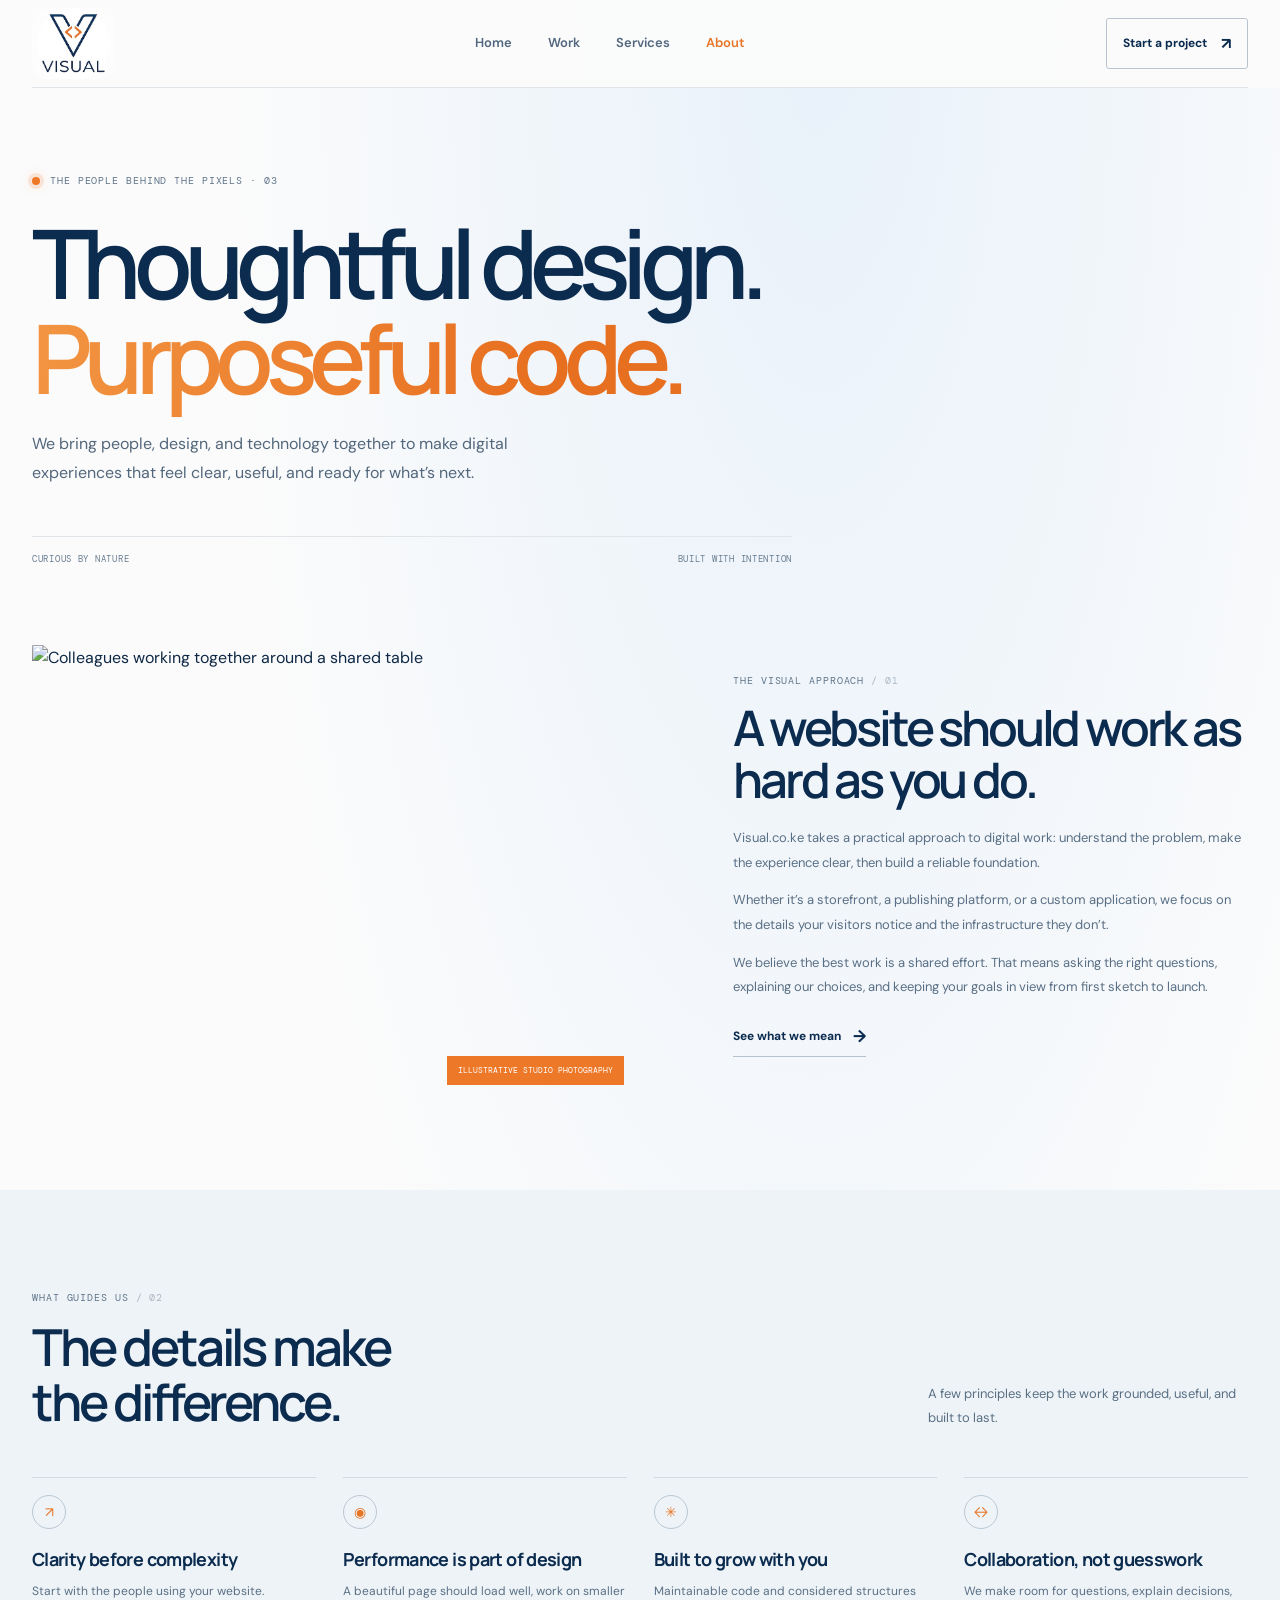
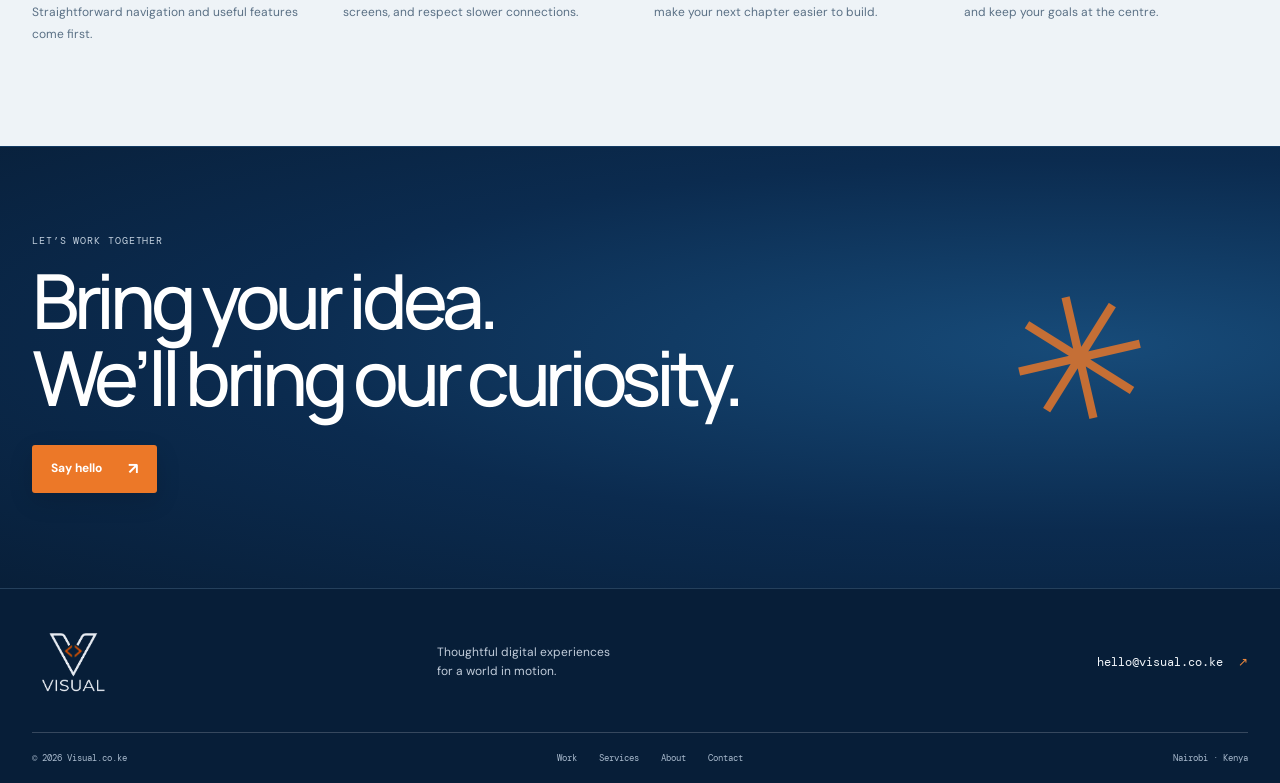
==== about.html @ 8a9f95a0 "initial commit so help me God" ====
<!doctype html>
<html lang="en"><head><meta charset="utf-8"><meta name="viewport" content="width=device-width, initial-scale=1"><meta name="description" content="Meet Visual, an independent digital studio bringing design and development together for brands in Kenya and beyond."><title>About Visual — Our approach</title><link rel="preconnect" href="https://fonts.googleapis.com"><link rel="preconnect" href="https://fonts.gstatic.com" crossorigin><link href="https://fonts.googleapis.com/css2?family=DM+Mono:wght@400;500&family=DM+Sans:wght@400;500;600;700&family=Manrope:wght@400;500;600;700;800&display=swap" rel="stylesheet"><link rel="stylesheet" href="assets/css/styles.css"></head>
<body><a class="skip-link" href="#main">Skip to content</a><header class="site-header"><div class="wrap nav-wrap"><a class="brand" href="index.html"><img class="brand-image" src="assets/images/ee.png" alt="Visual"></a><nav class="main-nav" aria-label="Main navigation"><a href="index.html">Home</a><a href="work.html">Work</a><a href="services.html">Services</a><a aria-current="page" href="about.html">About</a></nav><a class="nav-cta" href="contact.html">Start a project <span>↗</span></a></div></header>
<main id="main"><header class="page-hero wrap"><p class="kicker"><span class="pulse"></span> The people behind the pixels · 03</p><h1>Thoughtful design.<br><span class="ink-accent">Purposeful code.</span></h1><p class="hero-lede">We bring people, design, and technology together to make digital experiences that feel clear, useful, and ready for what’s next.</p><div class="page-hero-foot"><span>Curious by nature</span><span>Built with intention</span></div></header>
<section class="about-story wrap"><figure class="about-image"><img src="assets/images/team.jpg" alt="Colleagues working together around a shared table" loading="lazy"><figcaption>Illustrative studio photography</figcaption></figure><div class="story-copy"><p class="eyebrow">The Visual approach <span> / 01</span></p><h2>A website should work as hard as you do.</h2><p>Visual.co.ke takes a practical approach to digital work: understand the problem, make the experience clear, then build a reliable foundation.</p><p>Whether it’s a storefront, a publishing platform, or a custom application, we focus on the details your visitors notice and the infrastructure they don’t.</p><p>We believe the best work is a shared effort. That means asking the right questions, explaining our choices, and keeping your goals in view from first sketch to launch.</p><a class="text-link" href="work.html">See what we mean <span>→</span></a></div></section>
<section class="values-section"><div class="wrap"><div class="section-top"><div><p class="eyebrow">What guides us <span> / 02</span></p><h2>The details make<br>the difference.</h2></div><p class="process-blurb">A few principles keep the work grounded, useful, and built to last.</p></div><div class="values-grid"><article><span class="value-icon">↗</span><h3>Clarity before complexity</h3><p>Start with the people using your website. Straightforward navigation and useful features come first.</p></article><article><span class="value-icon">◉</span><h3>Performance is part of design</h3><p>A beautiful page should load well, work on smaller screens, and respect slower connections.</p></article><article><span class="value-icon">✳</span><h3>Built to grow with you</h3><p>Maintainable code and considered structures make your next chapter easier to build.</p></article><article><span class="value-icon">↔</span><h3>Collaboration, not guesswork</h3><p>We make room for questions, explain decisions, and keep your goals at the centre.</p></article></div></div></section>
<section class="cta-block"><div class="wrap cta-inner"><p class="eyebrow">Let’s work together</p><h2>Bring your idea.<br>We’ll bring our curiosity.</h2><a class="button button-lime" href="contact.html">Say hello <span>↗</span></a><span class="cta-doodle">✳</span></div></section></main>
<footer class="site-footer"><div class="wrap"><div class="footer-top"><a class="brand brand-light" href="index.html"><img class="brand-image" src="assets/images/ee-reversed.png" alt="Visual"></a><p>Thoughtful digital experiences<br>for a world in motion.</p><a class="footer-contact" href="mailto:hello@visual.co.ke">hello@visual.co.ke <span>↗</span></a></div><div class="footer-bottom"><span>© 2026 Visual.co.ke</span><nav aria-label="Footer navigation"><a href="work.html">Work</a><a href="services.html">Services</a><a href="about.html">About</a><a href="contact.html">Contact</a></nav><span>Nairobi · Kenya</span></div></div></footer></body></html>
---- assets/css/styles.css ----
:root{--paper:#f5f4ef;--white:#fffefa;--ink:#172520;--muted:#68736c;--line:#d9ddd5;--green:#294b3a;--lime:#d5f16a;--orange:#f2784b;--serif:'Manrope',sans-serif;--sans:'DM Sans',sans-serif;--mono:'DM Mono',monospace;--max:1240px}
*{box-sizing:border-box}html{scroll-behavior:smooth;scroll-padding-top:90px}body{margin:0;background:var(--paper);color:var(--ink);font-family:var(--sans);font-size:16px;line-height:1.6;-webkit-font-smoothing:antialiased}img{display:block;max-width:100%}a{color:inherit;text-decoration:none}button,input,select,textarea{font:inherit}::selection{background:var(--lime);color:var(--ink)}.wrap{width:min(var(--max),calc(100% - 64px));margin-inline:auto}.skip-link{position:absolute;z-index:20;left:18px;top:12px;transform:translateY(-160%);padding:12px 18px;background:var(--ink);color:white}.skip-link:focus{transform:translateY(0)}
.site-header{position:relative;z-index:5;background:var(--paper)}.nav-wrap{min-height:88px;display:flex;align-items:center;justify-content:space-between;border-bottom:1px solid var(--line)}.brand{display:inline-flex;align-items:center;gap:10px;font-family:var(--serif);font-weight:800;font-size:20px;letter-spacing:-1px}.brand-mark{display:grid;place-items:center;width:36px;height:36px;border-radius:50%;background:var(--orange);color:white;font-size:20px;letter-spacing:-2px}.brand-domain{color:#778078;font-weight:500}.main-nav{display:flex;gap:36px;font-size:13px;font-weight:600;color:#4d5a52}.main-nav a{padding:8px 0;transition:color .2s}.main-nav a:hover,.main-nav a[aria-current=page]{color:var(--orange)}.nav-cta{display:inline-flex;align-items:center;gap:14px;padding:12px 16px;border:1px solid #aab2a8;border-radius:3px;font-size:12px;font-weight:700;transition:background .2s,color .2s,border-color .2s}.nav-cta span{font-size:16px}.nav-cta:hover{background:var(--ink);color:white;border-color:var(--ink)}
.hero{display:grid;grid-template-columns:.94fr 1.06fr;gap:7%;align-items:center;padding-top:70px;padding-bottom:96px;min-height:630px}.hero-copy{position:relative;padding:22px 0 74px}.kicker,.eyebrow{font-family:var(--mono);font-size:10px;letter-spacing:.09em;text-transform:uppercase;color:#69746d}.kicker{display:flex;align-items:center;gap:10px;margin:0 0 24px}.pulse{display:inline-block;width:8px;height:8px;background:var(--orange);border-radius:50%;box-shadow:0 0 0 4px #f2784b20}.hero h1,.page-hero h1,.thanks h1{font-family:var(--serif);font-weight:600;font-size:clamp(54px,7.1vw,94px);line-height:.99;letter-spacing:-.075em;margin:0;color:var(--ink)}.ink-accent{color:var(--green)}.hero-lede{max-width:460px;margin:26px 0 30px;color:#657168;font-size:16px;line-height:1.8}.button-row{display:flex;align-items:center;gap:27px}.button{display:inline-flex;justify-content:center;align-items:center;gap:26px;min-height:48px;padding:0 19px;border:0;border-radius:3px;font-size:12px;font-weight:700;transition:transform .2s,background .2s}.button:hover{transform:translateY(-2px)}.button span{font-size:16px}.button-dark{background:var(--ink);color:white}.button-dark:hover{background:var(--green)}.button-lime{background:var(--lime);color:var(--ink)}.button-lime:hover{background:#e1ff7c}.text-link{display:inline-flex;align-items:center;gap:12px;font-size:12px;font-weight:700;border-bottom:1px solid #89948b;padding:0 0 6px;transition:gap .2s,color .2s}.text-link:hover{gap:18px;color:var(--green)}.text-link span{font-size:17px}.hero-note{position:absolute;left:0;bottom:0;display:flex;gap:12px;align-items:center;font-family:var(--mono);font-size:9px;line-height:1.7;color:#717d74;text-transform:uppercase;letter-spacing:.04em}.note-line{height:1px;width:31px;background:var(--orange)}
.hero-art{position:relative;min-width:0}.hero-art>img{width:100%;height:470px;object-fit:cover;border-radius:2px 100px 2px 2px;filter:saturate(.8)}.hero-art:after{content:"";position:absolute;inset:0;border-radius:2px 100px 2px 2px;background:linear-gradient(135deg,#264d3b1c,transparent 58%);pointer-events:none}.art-stamp{position:absolute;z-index:1;left:-49px;top:54px;width:146px;height:146px;background:var(--lime);border-radius:50%;display:flex;flex-direction:column;justify-content:center;padding:20px 23px;transform:rotate(-9deg);font-family:var(--mono);font-size:9px;line-height:1.4;text-transform:uppercase}.art-stamp strong{font-family:var(--serif);font-size:13px;line-height:1.1;margin-top:7px;letter-spacing:.02em}.art-stamp i{position:absolute;right:19px;bottom:18px;font-style:normal;font-size:15px}.art-caption{position:absolute;z-index:1;left:22px;bottom:22px;display:flex;align-items:center;gap:11px;background:var(--white);padding:12px 15px;font-size:10px;font-weight:700}.art-index{position:absolute;right:0;top:-26px;font-family:var(--mono);font-size:9px;color:#79847b}
.proof-band{background:#e9ebe3;border-block:1px solid #dce0d6}.proof-inner{min-height:92px;display:grid;grid-template-columns:1fr 2fr 1fr;align-items:center;gap:20px}.proof-inner p{font-family:var(--mono);font-size:9px;text-transform:uppercase;letter-spacing:.08em;color:#68736b}.proof-inner>div{display:flex;align-items:center;justify-content:center;gap:25px;font-family:var(--serif);font-size:17px;font-weight:700}.proof-inner b{color:var(--orange);font-family:var(--sans);font-size:18px}.proof-inner .proof-right{text-align:right}
.section{padding-block:105px 95px}.section-top{display:flex;align-items:flex-end;justify-content:space-between;gap:30px;margin-bottom:42px}.eyebrow{margin:0 0 13px}.eyebrow span{color:#abb3a9}.section-top h2,.process-section h2,.values-section h2{font-family:var(--serif);font-size:clamp(34px,4vw,51px);line-height:1.08;letter-spacing:-.06em;font-weight:600;margin:0}.feature-grid{display:grid;grid-template-columns:1.15fr .85fr;column-gap:50px;row-gap:44px;align-items:start}.feature-card{display:block;min-width:0}.feature-image{position:relative;overflow:hidden;background:#e0e3da}.feature-image img{width:100%;height:320px;object-fit:cover;transition:transform .6s cubic-bezier(.2,.7,.2,1);filter:saturate(.84)}.feature-card:hover img,.portfolio-item:hover img{transform:scale(1.035)}.feature-large .feature-image img{height:390px}.image-arrow{position:absolute;right:15px;top:15px;width:38px;height:38px;display:grid;place-items:center;background:var(--lime);font-size:18px;transition:transform .2s}.feature-card:hover .image-arrow,.portfolio-image:hover .image-arrow{transform:rotate(45deg)}.feature-meta{display:flex;justify-content:space-between;align-items:flex-end;gap:14px;padding-top:16px}.tag{font-family:var(--mono);font-size:9px;color:#79847b;text-transform:uppercase;letter-spacing:.08em}.feature-meta h3{font-family:var(--serif);font-size:21px;letter-spacing:-.045em;margin:4px 0 0}.feature-meta>p{font-family:var(--mono);font-size:9px;color:#778078;margin:0 0 3px;text-align:right}.work-aside{align-self:center;padding:35px 6%}.big-asterisk{display:block;color:var(--orange);font-size:54px;line-height:1}.work-aside p{max-width:220px;font-family:var(--serif);font-size:23px;line-height:1.3;letter-spacing:-.04em;margin:22px 0}.image-disclaimer{font-size:10px;color:#7e877f;margin-top:28px}.services-teaser{background:var(--green);color:white;padding:100px 0}.teaser-grid{display:grid;grid-template-columns:.9fr 1.1fr;gap:9%;align-items:center}.services-teaser .eyebrow{color:#bec9bc}.services-teaser .eyebrow span{color:#87998a}.teaser-grid h2{font-family:var(--serif);font-size:clamp(42px,5vw,65px);line-height:1.04;letter-spacing:-.07em;font-weight:600;margin:0 0 22px}.outline-text{color:transparent;-webkit-text-stroke:1px #c9d4c6}.body-copy{max-width:390px;color:#d1d9d1;font-size:14px;line-height:1.8;margin:0 0 28px}.teaser-list{border-top:1px solid #ffffff3b}.teaser-list a{display:grid;grid-template-columns:44px 1fr 20px;gap:12px;align-items:center;border-bottom:1px solid #ffffff3b;padding:21px 0;transition:padding .2s}.teaser-list a:hover{padding-inline:8px}.teaser-list span{font-family:var(--mono);font-size:10px;color:#c0cbbf}.teaser-list strong{font-family:var(--serif);font-size:18px;font-weight:500}.teaser-list i{font-style:normal;color:var(--lime)}
.manifesto{padding-block:104px}.manifesto-grid{display:grid;grid-template-columns:1.1fr .6fr;gap:11%;align-items:end}.manifesto h2{font-family:var(--serif);font-size:clamp(39px,5.5vw,68px);line-height:1.08;letter-spacing:-.07em;font-weight:500;margin:0}.manifesto h2 span{color:var(--green)}.manifesto-grid>div p{font-size:14px;color:#6d786f;line-height:1.9;margin:0 0 23px}.cta-block{background:var(--ink);color:white;overflow:hidden}.cta-inner{position:relative;padding-block:86px 95px}.cta-inner .eyebrow{color:#bdc8bd}.cta-inner h2{font-family:var(--serif);font-size:clamp(42px,6vw,76px);letter-spacing:-.07em;line-height:1.02;font-weight:500;margin:0 0 28px}.cta-doodle{position:absolute;right:8%;top:18%;font-size:170px;color:#f2784b;opacity:.9;transform:rotate(-13deg)}.site-footer{background:#111c18;color:#e9eee8;padding:38px 0 18px}.footer-top{display:grid;grid-template-columns:1fr 1fr 1fr;align-items:center;padding-bottom:34px;border-bottom:1px solid #ffffff30}.brand-light .brand-domain{color:#9da99e}.brand-light .brand-mark{background:var(--orange)}.footer-top>p{font-size:12px;color:#b7c1b7;line-height:1.6}.footer-contact{justify-self:end;font-family:var(--mono);font-size:12px}.footer-contact span{color:var(--lime);margin-left:8px}.footer-bottom{display:flex;justify-content:space-between;align-items:center;padding-top:18px;font-family:var(--mono);font-size:9px;color:#a2ada2}.footer-bottom nav{display:flex;gap:22px}.footer-bottom a:hover{color:var(--lime)}
/* Interior pages */
.page-hero{padding-top:85px;padding-bottom:42px}.page-hero .kicker{margin-bottom:26px}.page-hero h1{font-size:clamp(56px,7.5vw,98px)}.page-hero .hero-lede{max-width:520px;margin-top:25px}.page-hero-foot{display:flex;justify-content:space-between;max-width:760px;margin-top:48px;padding:15px 0;border-top:1px solid var(--line);font-family:var(--mono);font-size:9px;text-transform:uppercase;letter-spacing:.08em;color:#7b867d}.portfolio{padding-top:35px;padding-bottom:25px}.portfolio-item{display:grid;grid-template-columns:1.1fr .9fr;gap:7%;align-items:center;padding:35px 0 75px;scroll-margin-top:30px}.portfolio-item+.portfolio-item{border-top:1px solid var(--line)}.portfolio-offset .portfolio-image{grid-column:2;grid-row:1}.portfolio-offset .portfolio-info{grid-column:1;grid-row:1}.portfolio-image{position:relative;display:block;overflow:hidden;background:#e2e5dc}.portfolio-image img{width:100%;height:370px;object-fit:cover;transition:transform .6s;filter:saturate(.84)}.portfolio-number{position:absolute;left:16px;bottom:14px;color:white;font-family:var(--mono);font-size:10px;text-shadow:0 1px 4px #0008}.portfolio-info h2{font-family:var(--serif);font-size:clamp(31px,4vw,48px);line-height:1.05;letter-spacing:-.065em;margin:5px 0 15px;font-weight:600}.portfolio-info p{max-width:410px;color:#69746c;font-size:14px;line-height:1.8}.portfolio-facts{display:flex;flex-wrap:wrap;gap:8px;margin-top:23px}.portfolio-facts span{border:1px solid #cbd1c7;padding:7px 9px;font-family:var(--mono);font-size:9px;color:#68736b}.portfolio+.image-disclaimer{margin-top:0;margin-bottom:80px}
.service-details{background:#e9ebe3;margin-top:25px}.service-detail{display:grid;grid-template-columns:60px 1fr .85fr;gap:35px;padding:42px 0 48px;border-bottom:1px solid #cdd3c9}.service-index{font-family:var(--mono);font-size:11px;color:var(--orange);padding-top:8px}.service-detail h2{font-family:var(--serif);font-size:clamp(27px,3.4vw,40px);line-height:1.1;letter-spacing:-.06em;font-weight:600;margin:0 0 15px}.service-intro{max-width:390px;color:#69746c;font-size:13px;line-height:1.8;margin:0}.service-includes{padding-top:6px}.service-includes>p{font-family:var(--serif);font-size:15px;line-height:1.5;max-width:360px;margin:0 0 15px}.service-includes ul{padding:0;margin:0;list-style:none;color:#68736b;font-size:11px}.service-includes li{padding:6px 0 6px 17px;position:relative}.service-includes li:before{content:"↗";position:absolute;left:0;color:var(--orange)}.process-section,.values-section{padding:100px 0}.process-section .section-top,.values-section .section-top{align-items:end}.process-blurb{max-width:320px;color:#748077;font-size:13px;line-height:1.8;margin:0}.process-grid{display:grid;grid-template-columns:repeat(4,1fr);gap:22px;margin-top:51px}.process-grid article{border-top:1px solid #bfc8bd;padding-top:17px}.process-grid article>span{font-family:var(--mono);font-size:10px;color:var(--orange)}.process-grid h3{font-family:var(--serif);font-size:19px;letter-spacing:-.04em;margin:21px 0 7px}.process-grid p,.values-grid p{font-size:12px;line-height:1.8;color:#707b72;margin:0}.about-story{display:grid;grid-template-columns:1fr .87fr;gap:9%;align-items:center;padding-top:22px;padding-bottom:105px}.about-image{position:relative;margin:0}.about-image img{width:100%;height:440px;object-fit:cover;border-radius:1px 82px 1px 1px;filter:saturate(.78)}.about-image figcaption{position:absolute;right:0;bottom:0;background:var(--lime);padding:8px 11px;font-family:var(--mono);font-size:8px;text-transform:uppercase}.story-copy h2{font-family:var(--serif);font-size:clamp(33px,4vw,49px);line-height:1.06;letter-spacing:-.065em;font-weight:600;margin:0 0 20px}.story-copy>p:not(.eyebrow){font-size:13px;line-height:1.9;color:#68736b}.story-copy .text-link{margin-top:10px}.values-section{background:#e9ebe3}.values-grid{display:grid;grid-template-columns:repeat(4,1fr);gap:27px;margin-top:48px}.values-grid article{border-top:1px solid #c4ccc1;padding-top:17px}.value-icon{display:grid;place-items:center;width:34px;height:34px;border:1px solid #aeb9ad;color:var(--green);border-radius:50%;font-size:14px}.values-grid h3{font-family:var(--serif);font-size:18px;line-height:1.2;letter-spacing:-.035em;margin:20px 0 10px}.contact-section{display:grid;grid-template-columns:.75fr 1.25fr;gap:9%;padding-top:28px;padding-bottom:110px}.contact-aside{padding:28px;background:#e9ebe3;align-self:start}.contact-aside h2{font-family:var(--serif);font-size:33px;line-height:1.1;letter-spacing:-.06em;margin:0 0 15px}.contact-aside>p:not(.eyebrow){font-size:13px;color:#69746c;line-height:1.8}.contact-aside ul{list-style:none;padding:12px 0 20px;margin:0}.contact-aside li{position:relative;padding:8px 0 8px 18px;border-bottom:1px solid #d3d8d0;color:#58645b;font-size:11px}.contact-aside li:before{position:absolute;left:0;content:"↗";color:var(--orange)}.contact-direct,.contact-location{display:flex;flex-direction:column;gap:5px;padding-top:16px;border-top:1px solid #cbd2c8;margin-top:14px}.contact-direct span,.contact-location span{font-family:var(--mono);font-size:9px;text-transform:uppercase;color:#7b867d}.contact-direct a{font-size:12px;font-weight:700}.contact-location strong{font-family:var(--serif);font-size:16px}.contact-location small{color:#778078;font-size:10px}.contact-form{display:grid;gap:20px}.form-heading{display:flex;justify-content:space-between;align-items:center;margin:0;padding-bottom:13px;border-bottom:1px solid var(--line);font-family:var(--serif);font-size:20px;font-weight:700;letter-spacing:-.04em}.form-heading span{font-family:var(--mono);font-size:9px;font-weight:400;color:#78837a}.form-row{display:grid;grid-template-columns:1fr 1fr;gap:17px}.contact-form label{display:grid;gap:8px;font-size:10px;font-weight:700;color:#58645b}.contact-form input,.contact-form select,.contact-form textarea{width:100%;min-width:0;border:1px solid #cbd2c8;border-radius:2px;background:#fbfaf6;padding:13px 14px;color:var(--ink);font-size:12px;outline:none;transition:border .2s,box-shadow .2s}.contact-form input::placeholder,.contact-form textarea::placeholder{color:#a0a99f}.contact-form textarea{min-height:145px;resize:vertical}.contact-form input:focus,.contact-form select:focus,.contact-form textarea:focus{border-color:var(--green);box-shadow:0 0 0 3px #294b3a20}.contact-form select:invalid{color:#9ba49b}.form-privacy{font-size:10px;line-height:1.7;color:#838d84;margin:-6px 0 0}.contact-form .button{justify-self:start;cursor:pointer}.thanks{padding-block:120px 150px;min-height:65vh}.thanks h1{font-size:clamp(58px,8vw,100px)}.thanks .hero-lede{margin-bottom:28px}
@media(max-width:900px){.wrap{width:min(var(--max),calc(100% - 42px))}.hero{gap:5%;padding-top:55px;min-height:560px}.hero-art>img{height:400px}.hero h1{font-size:clamp(54px,8vw,76px)}.art-stamp{left:-25px;width:120px;height:120px}.feature-grid{column-gap:28px}.feature-image img{height:270px}.feature-large .feature-image img{height:330px}.feature-meta{display:block}.feature-meta>p{text-align:left;margin-top:8px}.portfolio-item{gap:5%}.portfolio-image img{height:310px}.about-story{gap:6%}.about-image img{height:390px}.values-grid{grid-template-columns:repeat(2,1fr)}.contact-section{gap:5%}.service-detail{grid-template-columns:43px 1fr .8fr;gap:20px}}
@media(max-width:650px){html{scroll-padding-top:20px}.wrap{width:calc(100% - 38px)}.nav-wrap{min-height:75px;flex-wrap:wrap;row-gap:0;padding:13px 0}.brand{font-size:18px}.brand-mark{width:32px;height:32px}.main-nav{order:3;width:100%;justify-content:space-between;gap:10px;padding-top:12px;font-size:11px}.nav-cta{padding:9px 11px;font-size:10px;gap:8px}.hero{display:flex;flex-direction:column;align-items:stretch;gap:45px;padding-top:45px;padding-bottom:65px}.hero-copy{padding:0 0 54px}.hero h1,.page-hero h1{font-size:clamp(53px,15vw,78px)}.hero-lede{font-size:14px;line-height:1.75}.hero-art{margin-left:19px}.hero-art>img{height:315px;border-top-right-radius:70px}.art-stamp{top:-25px;left:-20px;width:105px;height:105px;padding:16px}.art-stamp strong{font-size:11px}.art-caption{left:10px;bottom:10px;padding:10px;font-size:8px}.proof-inner{grid-template-columns:1fr 1fr;gap:5px;padding:18px 0}.proof-inner>p{font-size:8px}.proof-inner>div{grid-column:1/-1;grid-row:2;gap:19px;font-size:15px;justify-content:flex-start}.proof-inner .proof-right{text-align:right}.section{padding-block:70px}.section-top{align-items:flex-start;flex-direction:column;margin-bottom:28px;gap:20px}.section-top h2,.process-section h2,.values-section h2{font-size:37px}.feature-grid{grid-template-columns:1fr;row-gap:27px}.feature-large .feature-image img,.feature-image img{height:250px}.feature-meta{display:flex}.feature-meta h3{font-size:18px}.feature-meta>p{font-size:8px;text-align:right}.work-aside{padding:4px 0 0}.work-aside p{font-size:21px;margin:12px 0}.big-asterisk{font-size:38px}.services-teaser{padding:70px 0}.teaser-grid{grid-template-columns:1fr;gap:44px}.teaser-grid h2{font-size:48px}.teaser-list strong{font-size:16px}.manifesto{padding-block:72px}.manifesto-grid{grid-template-columns:1fr;gap:25px}.manifesto h2{font-size:43px}.cta-inner{padding-block:70px}.cta-inner h2{font-size:48px;max-width:440px}.cta-doodle{right:-18px;top:30%;font-size:95px;opacity:.35}.footer-top{grid-template-columns:1fr 1fr;gap:16px}.footer-top>p{grid-column:1/-1;grid-row:2;margin:0}.footer-contact{font-size:10px}.footer-bottom{flex-wrap:wrap;gap:15px}.footer-bottom nav{order:3;width:100%;flex-wrap:wrap;gap:17px}.page-hero{padding-top:58px;padding-bottom:30px}.page-hero .hero-lede{font-size:14px}.page-hero-foot{margin-top:32px;font-size:8px;gap:10px}.portfolio{padding-top:15px}.portfolio-item,.portfolio-offset{display:flex;flex-direction:column;align-items:stretch;gap:19px;padding:26px 0 45px}.portfolio-image img{height:250px}.portfolio-info h2{font-size:36px}.portfolio-info p{margin:8px 0}.portfolio+.image-disclaimer{margin-bottom:55px}.service-detail{grid-template-columns:32px 1fr;gap:8px 12px;padding:28px 0}.service-detail h2{font-size:30px}.service-includes{grid-column:2;padding-top:6px}.process-section,.values-section{padding:70px 0}.process-section .section-top,.values-section .section-top{align-items:flex-start}.process-grid{grid-template-columns:1fr 1fr;gap:25px 17px;margin-top:32px}.process-grid h3{font-size:17px;margin-top:13px}.about-story{grid-template-columns:1fr;gap:30px;padding-top:12px;padding-bottom:72px}.about-image img{height:310px}.story-copy h2{font-size:37px}.values-grid{grid-template-columns:1fr 1fr;gap:25px 17px;margin-top:32px}.values-grid h3{font-size:16px}.contact-section{grid-template-columns:1fr;gap:25px;padding-top:12px;padding-bottom:70px}.contact-aside{padding:23px}.form-row{grid-template-columns:1fr;gap:20px}.form-heading{font-size:17px}.thanks{padding-block:90px 100px;min-height:60vh}}
@media(prefers-reduced-motion:reduce){*,*::before,*::after{scroll-behavior:auto!important;transition:none!important}}

/* Web3 inspired visual direction */
:root{--paper:#03060d;--white:#0b1220;--ink:#f4f7fc;--muted:#9ba8bc;--line:#1a2638;--green:#0d1a2d;--lime:#159aff;--orange:#00c7f5}
body{background:radial-gradient(ellipse at 60% 0%,#0a1d37 0,transparent 36rem),var(--paper);color:var(--ink)}
.site-header{background:rgba(3,6,13,.9);backdrop-filter:blur(16px)}
.nav-wrap{border-color:var(--line)}
.brand-domain{color:#8a9ab1}
.brand-mark{background:linear-gradient(135deg,#22c5ff,#1464ff);color:white;box-shadow:0 0 24px #167dff42}
.main-nav{color:#b3c0d1}.main-nav a:hover,.main-nav a[aria-current=page]{color:#3aaeff}
.nav-cta{border-color:#34445b;color:#eaf2fc}.nav-cta:hover{background:#126ee7;border-color:#126ee7;color:white}
.hero{min-height:660px;padding-top:80px;padding-bottom:90px;gap:6%}
.kicker,.eyebrow{color:#91a3bb}.eyebrow span{color:#53637a}.pulse{background:#13bdf7;box-shadow:0 0 0 4px #13bdf724,0 0 18px #14bbff}
.hero h1,.page-hero h1,.thanks h1{color:#f6f8fd;letter-spacing:-.08em}
.ink-accent{color:#238cff;background:linear-gradient(100deg,#29ccff,#1675ff 75%);-webkit-background-clip:text;background-clip:text;-webkit-text-fill-color:transparent}
.hero-lede{color:#a3b0c2}
.button-dark{background:#167ff2;color:white;box-shadow:0 7px 26px #056de333}.button-dark:hover{background:#2797ff}
.text-link{border-color:#38495e;color:#e6edf7}.text-link:hover{color:#40baff}
.hero-note{color:#8495ad}.note-line{background:#19a5ff}
.hero-art{isolation:isolate;min-height:470px;background:radial-gradient(ellipse at 70% 60%,#063e7b 0,#07162b 47%,transparent 75%)}
.hero-art>img{position:absolute;inset:0;width:100%;height:100%;object-fit:cover;object-position:right center;border-radius:2px 96px 2px 2px;filter:saturate(1.12) contrast(1.06);mask-image:linear-gradient(90deg,transparent 31%,#000 42%);-webkit-mask-image:linear-gradient(90deg,transparent 31%,#000 42%)}
.hero-art:after{z-index:0;opacity:.45;background:linear-gradient(90deg,var(--paper) 2%,transparent 65%),linear-gradient(0deg,#03060d88,transparent 43%)}
.art-caption{background:#0b1729e8;color:#d9eaff;border:1px solid #2b4969}.art-caption .pulse{background:#27b9ff}.art-index{color:#69809d;z-index:1}
.proof-band{background:#080f1b;border-color:#1a2638}.proof-inner p{color:#8495ad}.proof-inner>div{color:#e3eaf5}.proof-inner b{color:#20b9ff}
.section-top h2,.process-section h2,.values-section h2{color:#f3f6fb}
.tag,.feature-meta>p{color:#94a5bc}.feature-image{background:#0d1b2d}.feature-image img,.portfolio-image img{filter:saturate(.9) contrast(1.06)}.image-arrow{background:#138ef4;color:#fff}
.feature-meta h3{color:#f1f5fc}.work-aside p{color:#e8effa}.big-asterisk{color:#20b7ff}.image-disclaimer{color:#8392a8}
.services-teaser{background:linear-gradient(125deg,#071426,#0b1c35 62%,#07101f);border-block:1px solid #14253d}.services-teaser .eyebrow{color:#93a9c5}.services-teaser .eyebrow span{color:#536b8a}.outline-text{-webkit-text-stroke-color:#4373a8}.body-copy{color:#a5b3c7}.button-lime{background:#168bfa;color:white;box-shadow:0 8px 30px #137de633}.button-lime:hover{background:#35a5ff}.teaser-list{border-color:#263850}.teaser-list a{border-color:#263850}.teaser-list span{color:#8da2be}.teaser-list i{color:#31baff}
.manifesto h2{color:#f1f5fc}.manifesto h2 span{color:#3fa9ff}.manifesto-grid>div p{color:#9ba9bc}
.cta-block{background:radial-gradient(ellipse at 85% 45%,#0c3362,#07101e 54%,#050910);border-top:1px solid #14243a}.cta-inner .eyebrow{color:#96abc5}.cta-doodle{color:#168bfa;opacity:.55}
.site-footer{background:#02050b;color:#e8eff8;border-top:1px solid #172339}.brand-light .brand-domain{color:#8294ad}.footer-top>p{color:#93a1b6}.footer-contact{color:#e1eaf5}.footer-contact span{color:#2daaff}.footer-bottom{color:#8292a8}.footer-bottom a:hover{color:#33b7ff}
.page-hero .hero-lede{color:#a3b0c2}.page-hero-foot{border-color:#1a2638;color:#8495ad}
.portfolio-item+.portfolio-item{border-color:#1a2638}.portfolio-image{background:#0c1728}.portfolio-info h2{color:#f2f6fc}.portfolio-info p{color:#a2aec0}.portfolio-facts span{border-color:#263850;color:#a7b5c8}
.portfolio-number{text-shadow:0 1px 8px #000}
.service-details,.values-section{background:#080f1b}.service-detail{border-color:#1b2a3d}.service-index{color:#27aaff}.service-intro,.service-includes ul,.process-blurb,.process-grid p,.values-grid p{color:#9aa9bd}.service-includes>p{color:#e0e9f5}.service-includes li:before{color:#26afff}
.process-grid article,.values-grid article{border-color:#263750}.process-grid article>span{color:#2baaff}.process-grid h3,.values-grid h3{color:#eaf1fa}.value-icon{border-color:#345273;color:#49b6ff}
.about-image img{filter:saturate(.8) contrast(1.06)}.about-image figcaption{background:#137fe8;color:white}.story-copy h2{color:#f1f5fb}.story-copy>p:not(.eyebrow){color:#a0aec0}
.contact-aside{background:#091321;border:1px solid #1d2b40}.contact-aside h2{color:#f0f5fc}.contact-aside>p:not(.eyebrow){color:#a0aec0}.contact-aside li{border-color:#1c2a3c;color:#aab8ca}.contact-aside li:before{color:#2aaeff}.contact-direct,.contact-location{border-color:#25354c}.contact-direct span,.contact-location span,.contact-location small{color:#92a2b8}.contact-direct a,.contact-location strong{color:#edf3fb}
.form-heading{border-color:#25344a;color:#edf3fb}.form-heading span{color:#91a1b7}.contact-form label{color:#b9c6d8}.contact-form input,.contact-form select,.contact-form textarea{border-color:#27364b;background:#080f1a;color:#edf4fc}.contact-form input::placeholder,.contact-form textarea::placeholder{color:#718199}.contact-form input:focus,.contact-form select:focus,.contact-form textarea:focus{border-color:#238eff;box-shadow:0 0 0 3px #238eff2b}.contact-form select:invalid{color:#718199}.form-privacy{color:#8392a8}
@media(max-width:650px){.hero{padding-top:52px}.hero-art{min-height:310px;background:radial-gradient(ellipse at 70% 52%,#064b8b 0,#07162b 48%,transparent 79%)}.hero-art>img{mask-image:linear-gradient(90deg,transparent 30%,#000 43%);-webkit-mask-image:linear-gradient(90deg,transparent 30%,#000 43%)}.proof-band{background:#080f1b}.services-teaser{background:linear-gradient(145deg,#081426,#0b1d37)}.manifesto h2{color:#f1f5fc}}

/* Visual identity: deep navy, warm orange, and the supplied Visual logo */
:root{--paper:#fbfbfb;--white:#fff;--ink:#0b2b4f;--muted:#53677c;--line:#e0e5e9;--green:#153d64;--lime:#ec7828;--orange:#ec7828}
body{background:radial-gradient(ellipse at 64% 0%,#e8f1fa 0,transparent 38rem),var(--paper);color:var(--ink)}
.site-header{background:rgba(251,251,251,.94)}
.brand-image{display:block;width:82px;height:auto}
.brand-mark{background:#0b2b4f;box-shadow:none}
.main-nav{color:#52677e}.main-nav a:hover,.main-nav a[aria-current=page]{color:#e87524}
.nav-cta{border-color:#b8c4d0;color:#0b2b4f}.nav-cta:hover{background:#0b2b4f;border-color:#0b2b4f;color:#fff}
.hero h1,.page-hero h1,.thanks h1{color:#0b2b4f}
.ink-accent{background:linear-gradient(100deg,#f29542,#e76f20 78%);-webkit-background-clip:text;background-clip:text;-webkit-text-fill-color:transparent}
.hero-lede{color:#53677c}.kicker,.eyebrow{color:#60758a}.eyebrow span{color:#aab6c2}.pulse{background:#ec7828;box-shadow:0 0 0 4px #ec782826,0 0 14px #ec782850}
.button-dark{background:#0b2b4f;color:#fff;box-shadow:0 7px 24px #0b2b4f24}.button-dark:hover{background:#174978}
.text-link{border-color:#b6c2cd;color:#0b2b4f}.text-link:hover{color:#e87524}
.hero-note{color:#63778b}.note-line{background:#ec7828}
.hero-art{background:radial-gradient(ellipse at 72% 56%,#164c7c 0,#0b2b4f 49%,transparent 78%)}
.hero-art:after{background:linear-gradient(90deg,var(--paper) 2%,transparent 65%),linear-gradient(0deg,#061b31aa,transparent 43%)}
.art-caption{background:#0b2b4feF;color:#f3f6fa;border-color:#486782}.art-caption .pulse{background:#f28a39}.art-index{color:#7188a0}
.proof-band{background:#eef3f7;border-color:#e0e5e9}.proof-inner p{color:#61758a}.proof-inner>div{color:#0b2b4f}.proof-inner b{color:#ec7828}
.section-top h2,.process-section h2,.values-section h2{color:#0b2b4f}
.tag,.feature-meta>p{color:#657a8e}.feature-image{background:#e7edf2}.feature-image img,.portfolio-image img{filter:saturate(.82) contrast(1.02)}.image-arrow{background:#ec7828;color:#fff}
.feature-meta h3{color:#0b2b4f}.work-aside p{color:#0b2b4f}.big-asterisk{color:#ec7828}.image-disclaimer{color:#728398}
.services-teaser{background:linear-gradient(125deg,#0b2b4f,#123c66 62%,#092441);border-color:#173d61}.services-teaser .eyebrow{color:#c0ccda}.services-teaser .eyebrow span{color:#8098af}.outline-text{-webkit-text-stroke-color:#d6e0ea}.body-copy{color:#d1dce7}.button-lime{background:#ec7828;color:#fff;box-shadow:0 8px 25px #0002}.button-lime:hover{background:#f18e44}.teaser-list,.teaser-list a{border-color:#ffffff42}.teaser-list span{color:#aabbd0}.teaser-list i{color:#f3a263}
.manifesto h2{color:#0b2b4f}.manifesto h2 span{color:#e87524}.manifesto-grid>div p{color:#5f7388}
.cta-block{background:radial-gradient(ellipse at 85% 45%,#174b79,#0b2b4f 54%,#081f39);border-color:#123a62}.cta-inner .eyebrow{color:#c1cfdd}.cta-doodle{color:#ec7828;opacity:.82}
.site-footer{background:#071e38;color:#f2f6fa;border-color:#25405c}.footer-top>p{color:#c1ccda}.footer-contact{color:#f2f6fa}.footer-contact span{color:#f08a3e}.footer-bottom{color:#a9bacd}.footer-bottom a:hover{color:#f5a05b}
.page-hero .hero-lede{color:#53677c}.page-hero-foot{border-color:#e0e5e9;color:#687d91}
.portfolio-item+.portfolio-item{border-color:#e0e5e9}.portfolio-image{background:#e7edf2}.portfolio-info h2{color:#0b2b4f}.portfolio-info p{color:#596f85}.portfolio-facts span{border-color:#d1dae2;color:#536a80}
.portfolio-number{text-shadow:0 1px 8px #0008}
.service-details,.values-section{background:#eef3f7}.service-detail{border-color:#d8e0e6}.service-index{color:#e87524}.service-intro,.service-includes ul,.process-blurb,.process-grid p,.values-grid p{color:#5a7085}.service-includes>p{color:#0b2b4f}.service-includes li:before{color:#e87524}
.process-grid article,.values-grid article{border-color:#d0dae2}.process-grid article>span{color:#e87524}.process-grid h3,.values-grid h3{color:#0b2b4f}.value-icon{border-color:#b9c8d5;color:#e87524}
.about-image img{filter:saturate(.8) contrast(1.02)}.about-image figcaption{background:#ec7828;color:white}.story-copy h2{color:#0b2b4f}.story-copy>p:not(.eyebrow){color:#596f85}
.contact-aside{background:#eef3f7;border-color:#dce4ea}.contact-aside h2{color:#0b2b4f}.contact-aside>p:not(.eyebrow){color:#5a7085}.contact-aside li{border-color:#d5dee6;color:#53697e}.contact-aside li:before{color:#e87524}.contact-direct,.contact-location{border-color:#d0dae2}.contact-direct span,.contact-location span,.contact-location small{color:#687d91}.contact-direct a,.contact-location strong{color:#0b2b4f}
.form-heading{border-color:#d6dfe6;color:#0b2b4f}.form-heading span{color:#687d91}.contact-form label{color:#3d5873}.contact-form input,.contact-form select,.contact-form textarea{border-color:#cbd6df;background:#fff;color:#0b2b4f}.contact-form input::placeholder,.contact-form textarea::placeholder{color:#9aa9b7}.contact-form input:focus,.contact-form select:focus,.contact-form textarea:focus{border-color:#ec7828;box-shadow:0 0 0 3px #ec782826}.contact-form select:invalid{color:#8495a5}.form-privacy{color:#77899b}
@media(max-width:650px){.proof-band{background:#eef3f7}.services-teaser{background:linear-gradient(145deg,#0b2b4f,#123c66)}.manifesto h2{color:#0b2b4f}.brand-image{width:72px}}

/* The transparent brand artwork is the homepage hero visual. */
.hero-art{display:flex;align-items:center;justify-content:center;background:none;min-height:470px}
.hero-art>img{position:relative;inset:auto;display:block;width:100%;height:470px;object-fit:contain;object-position:center;border-radius:0;filter:none;mask-image:none;-webkit-mask-image:none}
.hero-art:after,.hero-art .art-caption,.hero-art .art-index{display:none}
@media(max-width:650px){.hero-art{min-height:300px}.hero-art>img{height:300px}}
.hero-art{position:relative;display:block;overflow:hidden;min-height:470px}
.hero-art>img{position:absolute;inset:50% -4% auto auto;display:block;width:165%;height:auto;max-width:none;object-fit:contain;object-position:right center;transform:translateY(-50%);border-radius:0;filter:none;mask-image:none;-webkit-mask-image:none}
@media(max-width:650px){.hero-art{min-height:320px}.hero-art>img{width:165%;height:auto;inset:auto -8% 0 auto}}
.hero-art>img{inset:auto -8% 0 auto;transform:none}

/* Let the hero artwork grow and bleed to the viewport's right edge. */
.hero-art{flex:1 1 520px;overflow:visible;width:calc(100% + max(32px,calc(50vw - 620px)));height:520px;min-height:520px;margin-right:min(-32px,calc(620px - 50vw))}
.hero-art>img{height:120%;width:auto;inset:auto 0 0 auto;transform:none}
@media(max-width:900px){.hero-art{flex-basis:100%;width:calc(100% + max(21px,calc(50vw - 620px)));margin-right:min(-21px,calc(620px - 50vw))}}
@media(max-width:650px){.hero-art{height:320px;min-height:320px;width:calc(100% + max(19px,calc(50vw - 620px)));margin-right:min(-19px,calc(620px - 50vw))}.hero-art>img{height:120%;inset:auto 0 0 auto}}

/* Responsive layout refinements across every page */
@media(min-width:1500px){
  :root{--max:1440px}
  .wrap{width:min(var(--max),calc(100% - 120px))}
  .hero-art{width:calc(100% + max(32px,calc(50vw - 720px)));margin-right:min(-32px,calc(720px - 50vw));height:600px;min-height:600px}
  .hero-art>img{height:120%}
  .hero{min-height:760px;gap:6%;padding-block:100px 110px}
  .hero h1{font-size:clamp(96px,7vw,128px)}
  .page-hero{padding-top:110px;padding-bottom:60px}
  .section{padding-block:130px 115px}
  .feature-image img{height:390px}.feature-large .feature-image img{height:470px}
  .portfolio-image img{height:440px}
}
@media(min-width:901px) and (max-width:1199px){
  .hero{grid-template-columns:.9fr 1.1fr;gap:4%;min-height:600px;padding-top:60px;padding-bottom:75px}
  .hero h1{font-size:clamp(58px,6.5vw,82px)}
  .hero-art{height:480px;min-height:480px}
  .hero-art>img{height:120%}
  .feature-grid{column-gap:32px}
  .portfolio-item{gap:5%}
  .service-detail{grid-template-columns:45px 1fr .9fr;gap:24px}
  .contact-section{gap:5%}
}
@media(max-width:900px){
  .hero{grid-template-columns:1fr;gap:12px;min-height:0;padding-top:58px;padding-bottom:55px}
  .hero-copy{max-width:680px;padding:0 0 68px}
  .hero h1{font-size:clamp(58px,9vw,82px)}
  .hero-art{height:clamp(370px,56vw,500px);min-height:clamp(370px,56vw,500px)}
  .hero-art>img{height:120%}
  .section{padding-block:82px 76px}
  .feature-grid{column-gap:24px;row-gap:34px}
  .feature-image img{height:280px}.feature-large .feature-image img{height:330px}
  .teaser-grid{gap:5%}
  .service-detail{grid-template-columns:42px 1fr .9fr;gap:20px}
  .about-story{gap:6%}
  .contact-section{gap:5%}
  .portfolio-image img{height:300px}
}
@media(max-width:760px){
  .wrap{width:calc(100% - 40px)}
  .nav-wrap{min-height:76px;gap:12px}
  .main-nav{gap:20px}
  .nav-cta{padding:10px 12px;gap:8px}
  .hero{padding-top:44px}
  .hero-copy{max-width:600px}
  .hero-art{height:clamp(330px,62vw,440px);min-height:clamp(330px,62vw,440px)}
  .section-top{gap:20px}
  .portfolio-item,.portfolio-offset{grid-template-columns:1fr;gap:22px;padding-bottom:52px}
  .portfolio-offset .portfolio-image,.portfolio-offset .portfolio-info{grid-column:1;grid-row:auto}
  .portfolio-offset .portfolio-image{order:0}.portfolio-offset .portfolio-info{order:1}
  .portfolio-image img{height:clamp(270px,52vw,380px)}
  .service-detail{grid-template-columns:38px 1fr;gap:8px 16px}
  .service-includes{grid-column:2;padding-top:3px}
  .process-grid,.values-grid{grid-template-columns:repeat(2,minmax(0,1fr))}
  .about-story{grid-template-columns:1fr;gap:32px;padding-bottom:75px}
  .about-image img{height:clamp(300px,58vw,420px)}
  .contact-section{grid-template-columns:1fr;gap:24px;padding-bottom:76px}
  .contact-aside{padding:24px}
  .teaser-grid{grid-template-columns:1fr;gap:42px}
  .manifesto-grid{grid-template-columns:1fr;gap:24px}
  .footer-top{grid-template-columns:1fr auto;gap:16px}
  .footer-top>p{grid-column:1/-1;grid-row:2;margin:0}
  .footer-bottom{gap:16px}
}
@media(max-width:650px){
  .wrap{width:calc(100% - 38px)}
  .nav-wrap{display:grid;grid-template-columns:1fr auto;grid-template-rows:auto auto;padding:12px 0;gap:9px 10px}
  .nav-wrap>.brand{grid-column:1;grid-row:1}
  .nav-wrap>.nav-cta{grid-column:2;grid-row:1}
  .nav-wrap>.main-nav{grid-column:1/-1;grid-row:2;width:100%;justify-content:space-between;padding-top:3px;gap:8px;font-size:11px}
  .brand-image{width:68px}
  .hero{gap:6px;padding-top:40px;padding-bottom:45px}
  .hero-copy{padding-bottom:62px}
  .hero h1{font-size:clamp(51px,13vw,72px)}
  .hero-lede{font-size:14px;line-height:1.75;margin:19px 0 24px}
  .button-row{gap:18px;flex-wrap:wrap}
  .hero-art{height:320px;min-height:320px}
  .proof-inner{grid-template-columns:1fr 1fr;gap:8px 12px;padding:17px 0}
  .proof-inner>div{grid-column:1/-1;grid-row:2;justify-content:flex-start;gap:15px;font-size:14px}
  .proof-inner p{font-size:8px}
  .section{padding-block:66px 62px}
  .section-top{align-items:flex-start;flex-direction:column;margin-bottom:28px}
  .section-top h2,.process-section h2,.values-section h2{font-size:clamp(32px,9vw,40px)}
  .feature-grid{grid-template-columns:1fr;row-gap:27px}
  .feature-image img,.feature-large .feature-image img{height:clamp(220px,64vw,300px)}
  .feature-meta{display:flex;align-items:flex-end;gap:8px}
  .feature-meta h3{font-size:18px}
  .feature-meta>p{font-size:8px}
  .work-aside{padding:8px 0 0}
  .services-teaser{padding:64px 0}
  .teaser-grid h2{font-size:clamp(40px,11vw,52px)}
  .teaser-list a{grid-template-columns:34px 1fr 18px;padding:17px 0}
  .teaser-list strong{font-size:15px}
  .manifesto{padding-block:65px}
  .manifesto h2{font-size:clamp(37px,10vw,46px)}
  .cta-inner{padding-block:64px}
  .cta-inner h2{font-size:clamp(39px,10vw,51px)}
  .cta-doodle{right:-12px;top:35%;font-size:90px;opacity:.35}
  .footer-top{grid-template-columns:1fr auto}
  .footer-contact{font-size:9px}
  .footer-bottom{flex-wrap:wrap;font-size:8px}
  .footer-bottom nav{order:3;width:100%;flex-wrap:wrap;gap:14px}
  .page-hero{padding-top:48px;padding-bottom:25px}
  .page-hero h1{font-size:clamp(48px,13vw,70px)}
  .page-hero .hero-lede{font-size:14px;line-height:1.75}
  .page-hero-foot{margin-top:27px;font-size:8px;gap:12px}
  .portfolio{padding-top:8px}
  .portfolio-item,.portfolio-offset{padding:24px 0 40px}
  .portfolio-image img{height:clamp(230px,68vw,310px)}
  .portfolio-info h2{font-size:34px}
  .process-section,.values-section{padding:64px 0}
  .process-grid,.values-grid{gap:23px 16px;margin-top:30px}
  .process-grid h3,.values-grid h3{font-size:16px}
  .about-image img{height:clamp(260px,76vw,330px)}
  .story-copy h2{font-size:clamp(33px,9vw,40px)}
  .contact-section{padding-top:8px;padding-bottom:65px}
  .form-row{grid-template-columns:1fr}
  .contact-form{gap:17px}
  .contact-form textarea{min-height:130px}
  .form-heading{font-size:16px;gap:10px}
  .form-heading span{font-size:8px}
  .thanks{padding-block:75px 90px}
}
body{overflow-x:clip}
@media(max-width:390px){
  .wrap{width:calc(100% - 32px)}
  .nav-cta{font-size:9px;padding:9px 10px}
  .main-nav{font-size:10px}
  .hero h1{font-size:clamp(47px,12.5vw,54px)}
  .hero-art{height:290px;min-height:290px;width:calc(100% + max(16px,calc(50vw - 620px)));margin-right:min(-16px,calc(620px - 50vw))}
  .button{gap:16px;padding-inline:14px}
  .button-row{gap:15px}
  .proof-inner>div{gap:10px;font-size:13px}
  .feature-meta{display:block}
  .feature-meta>p{text-align:left}
  .page-hero-foot{flex-direction:column;gap:5px}
  .process-grid,.values-grid{grid-template-columns:1fr}
  .footer-top{grid-template-columns:1fr}
  .footer-contact{justify-self:start}
}
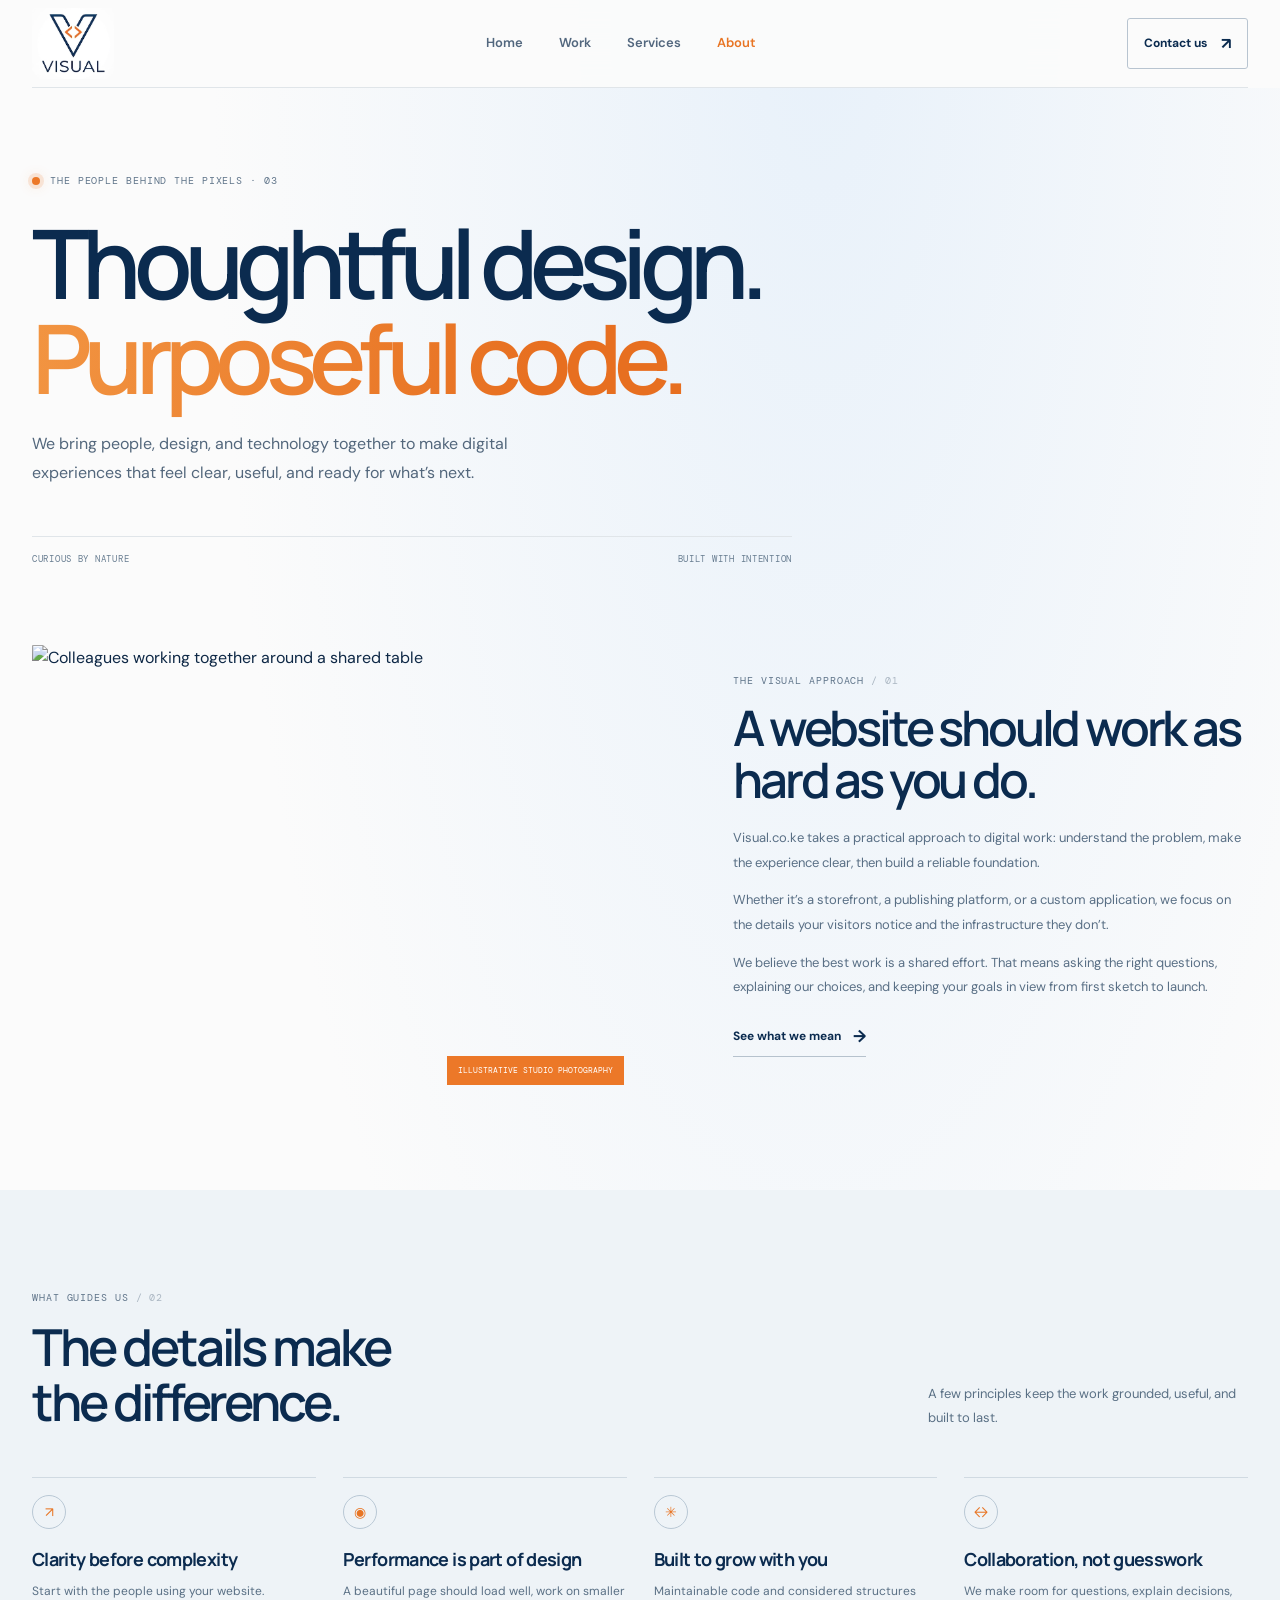
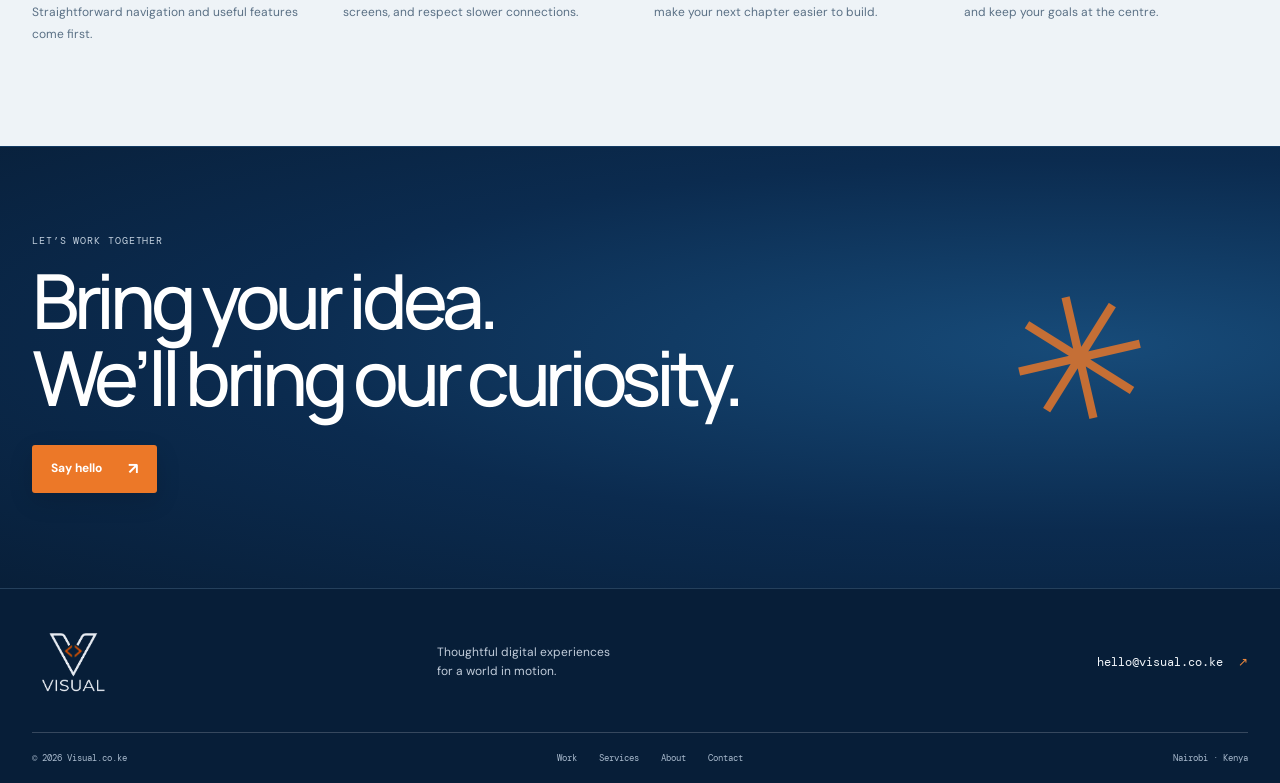
==== commit 2ab83145: "new changes to branch" ====
--- a/about.html
+++ b/about.html
@@ -1,8 +1,397 @@
 <!doctype html>
-<html lang="en"><head><meta charset="utf-8"><meta name="viewport" content="width=device-width, initial-scale=1"><meta name="description" content="Meet Visual, an independent digital studio bringing design and development together for brands in Kenya and beyond."><title>About Visual — Our approach</title><link rel="preconnect" href="https://fonts.googleapis.com"><link rel="preconnect" href="https://fonts.gstatic.com" crossorigin><link href="https://fonts.googleapis.com/css2?family=DM+Mono:wght@400;500&family=DM+Sans:wght@400;500;600;700&family=Manrope:wght@400;500;600;700;800&display=swap" rel="stylesheet"><link rel="stylesheet" href="assets/css/styles.css"></head>
-<body><a class="skip-link" href="#main">Skip to content</a><header class="site-header"><div class="wrap nav-wrap"><a class="brand" href="index.html"><img class="brand-image" src="assets/images/ee.png" alt="Visual"></a><nav class="main-nav" aria-label="Main navigation"><a href="index.html">Home</a><a href="work.html">Work</a><a href="services.html">Services</a><a aria-current="page" href="about.html">About</a></nav><a class="nav-cta" href="contact.html">Start a project <span>↗</span></a></div></header>
+<html lang="en"><head><meta charset="utf-8"><meta name="viewport" content="width=device-width, initial-scale=1"><meta name="description" content="Meet Visual, an independent digital studio bringing design and development together for brands in Kenya and beyond."><title>About Visual — Our approach</title><link rel="preconnect" href="https://fonts.googleapis.com"><link rel="preconnect" href="https://fonts.gstatic.com" crossorigin><link href="https://fonts.googleapis.com/css2?family=DM+Mono:wght@400;500&family=DM+Sans:wght@400;500;600;700&family=Manrope:wght@400;500;600;700;800&display=swap" rel="stylesheet"><style>
+:root{--paper:#f5f4ef;--white:#fffefa;--ink:#172520;--muted:#68736c;--line:#d9ddd5;--green:#294b3a;--lime:#d5f16a;--orange:#f2784b;--serif:'Manrope',sans-serif;--sans:'DM Sans',sans-serif;--mono:'DM Mono',monospace;--max:1240px}
+*{box-sizing:border-box}html{scroll-behavior:smooth;scroll-padding-top:90px}body{margin:0;background:var(--paper);color:var(--ink);font-family:var(--sans);font-size:16px;line-height:1.6;-webkit-font-smoothing:antialiased}img{display:block;max-width:100%}a{color:inherit;text-decoration:none}button,input,select,textarea{font:inherit}::selection{background:var(--lime);color:var(--ink)}.wrap{width:min(var(--max),calc(100% - 64px));margin-inline:auto}.skip-link{position:absolute;z-index:20;left:18px;top:12px;transform:translateY(-160%);padding:12px 18px;background:var(--ink);color:white}.skip-link:focus{transform:translateY(0)}
+.site-header{position:relative;z-index:5;background:var(--paper)}.nav-wrap{min-height:88px;display:flex;align-items:center;justify-content:space-between;border-bottom:1px solid var(--line)}.brand{display:inline-flex;align-items:center;gap:10px;font-family:var(--serif);font-weight:800;font-size:20px;letter-spacing:-1px}.brand-mark{display:grid;place-items:center;width:36px;height:36px;border-radius:50%;background:var(--orange);color:white;font-size:20px;letter-spacing:-2px}.brand-domain{color:#778078;font-weight:500}.main-nav{display:flex;gap:36px;font-size:13px;font-weight:600;color:#4d5a52}.main-nav a{padding:8px 0;transition:color .2s}.main-nav a:hover,.main-nav a[aria-current=page]{color:var(--orange)}.nav-cta{display:inline-flex;align-items:center;gap:14px;padding:12px 16px;border:1px solid #aab2a8;border-radius:3px;font-size:12px;font-weight:700;transition:background .2s,color .2s,border-color .2s}.nav-cta span{font-size:16px}.nav-cta:hover{background:var(--ink);color:white;border-color:var(--ink)}
+.hero{display:grid;grid-template-columns:.94fr 1.06fr;gap:7%;align-items:center;padding-top:70px;padding-bottom:96px;min-height:630px}.hero-copy{position:relative;padding:22px 0 74px}.kicker,.eyebrow{font-family:var(--mono);font-size:10px;letter-spacing:.09em;text-transform:uppercase;color:#69746d}.kicker{display:flex;align-items:center;gap:10px;margin:0 0 24px}.pulse{display:inline-block;width:8px;height:8px;background:var(--orange);border-radius:50%;box-shadow:0 0 0 4px #f2784b20}.hero h1,.page-hero h1,.thanks h1{font-family:var(--serif);font-weight:600;font-size:clamp(54px,7.1vw,94px);line-height:.99;letter-spacing:-.075em;margin:0;color:var(--ink)}.ink-accent{color:var(--green)}.hero-lede{max-width:460px;margin:26px 0 30px;color:#657168;font-size:16px;line-height:1.8}.button-row{display:flex;align-items:center;gap:27px}.button{display:inline-flex;justify-content:center;align-items:center;gap:26px;min-height:48px;padding:0 19px;border:0;border-radius:3px;font-size:12px;font-weight:700;transition:transform .2s,background .2s}.button:hover{transform:translateY(-2px)}.button span{font-size:16px}.button-dark{background:var(--ink);color:white}.button-dark:hover{background:var(--green)}.button-lime{background:var(--lime);color:var(--ink)}.button-lime:hover{background:#e1ff7c}.text-link{display:inline-flex;align-items:center;gap:12px;font-size:12px;font-weight:700;border-bottom:1px solid #89948b;padding:0 0 6px;transition:gap .2s,color .2s}.text-link:hover{gap:18px;color:var(--green)}.text-link span{font-size:17px}.hero-note{position:absolute;left:0;bottom:0;display:flex;gap:12px;align-items:center;font-family:var(--mono);font-size:9px;line-height:1.7;color:#717d74;text-transform:uppercase;letter-spacing:.04em}.note-line{height:1px;width:31px;background:var(--orange)}
+.hero-art{position:relative;min-width:0}.hero-art>img{width:100%;height:470px;object-fit:cover;border-radius:2px 100px 2px 2px;filter:saturate(.8)}.hero-art:after{content:"";position:absolute;inset:0;border-radius:2px 100px 2px 2px;background:linear-gradient(135deg,#264d3b1c,transparent 58%);pointer-events:none}.art-stamp{position:absolute;z-index:1;left:-49px;top:54px;width:146px;height:146px;background:var(--lime);border-radius:50%;display:flex;flex-direction:column;justify-content:center;padding:20px 23px;transform:rotate(-9deg);font-family:var(--mono);font-size:9px;line-height:1.4;text-transform:uppercase}.art-stamp strong{font-family:var(--serif);font-size:13px;line-height:1.1;margin-top:7px;letter-spacing:.02em}.art-stamp i{position:absolute;right:19px;bottom:18px;font-style:normal;font-size:15px}.art-caption{position:absolute;z-index:1;left:22px;bottom:22px;display:flex;align-items:center;gap:11px;background:var(--white);padding:12px 15px;font-size:10px;font-weight:700}.art-index{position:absolute;right:0;top:-26px;font-family:var(--mono);font-size:9px;color:#79847b}
+.proof-band{background:#e9ebe3;border-block:1px solid #dce0d6}.proof-inner{min-height:92px;display:grid;grid-template-columns:1fr 2fr 1fr;align-items:center;gap:20px}.proof-inner p{font-family:var(--mono);font-size:9px;text-transform:uppercase;letter-spacing:.08em;color:#68736b}.proof-inner>div{display:flex;align-items:center;justify-content:center;gap:25px;font-family:var(--serif);font-size:17px;font-weight:700}.proof-inner b{color:var(--orange);font-family:var(--sans);font-size:18px}.proof-inner .proof-right{text-align:right}
+.section{padding-block:105px 95px}.section-top{display:flex;align-items:flex-end;justify-content:space-between;gap:30px;margin-bottom:42px}.eyebrow{margin:0 0 13px}.eyebrow span{color:#abb3a9}.section-top h2,.process-section h2,.values-section h2{font-family:var(--serif);font-size:clamp(34px,4vw,51px);line-height:1.08;letter-spacing:-.06em;font-weight:600;margin:0}.feature-grid{display:grid;grid-template-columns:1.15fr .85fr;column-gap:50px;row-gap:44px;align-items:start}.feature-card{display:block;min-width:0}.feature-image{position:relative;overflow:hidden;background:#e0e3da}.feature-image img{width:100%;height:320px;object-fit:cover;transition:transform .6s cubic-bezier(.2,.7,.2,1);filter:saturate(.84)}.feature-card:hover img,.portfolio-item:hover img{transform:scale(1.035)}.feature-large .feature-image img{height:390px}.image-arrow{position:absolute;right:15px;top:15px;width:38px;height:38px;display:grid;place-items:center;background:var(--lime);font-size:18px;transition:transform .2s}.feature-card:hover .image-arrow,.portfolio-image:hover .image-arrow{transform:rotate(45deg)}.feature-meta{display:flex;justify-content:space-between;align-items:flex-end;gap:14px;padding-top:16px}.tag{font-family:var(--mono);font-size:9px;color:#79847b;text-transform:uppercase;letter-spacing:.08em}.feature-meta h3{font-family:var(--serif);font-size:21px;letter-spacing:-.045em;margin:4px 0 0}.feature-meta>p{font-family:var(--mono);font-size:9px;color:#778078;margin:0 0 3px;text-align:right}.work-aside{align-self:center;padding:35px 6%}.big-asterisk{display:block;color:var(--orange);font-size:54px;line-height:1}.work-aside p{max-width:220px;font-family:var(--serif);font-size:23px;line-height:1.3;letter-spacing:-.04em;margin:22px 0}.image-disclaimer{font-size:10px;color:#7e877f;margin-top:28px}.services-teaser{background:var(--green);color:white;padding:100px 0}.teaser-grid{display:grid;grid-template-columns:.9fr 1.1fr;gap:9%;align-items:center}.services-teaser .eyebrow{color:#bec9bc}.services-teaser .eyebrow span{color:#87998a}.teaser-grid h2{font-family:var(--serif);font-size:clamp(42px,5vw,65px);line-height:1.04;letter-spacing:-.07em;font-weight:600;margin:0 0 22px}.outline-text{color:transparent;-webkit-text-stroke:1px #c9d4c6}.body-copy{max-width:390px;color:#d1d9d1;font-size:14px;line-height:1.8;margin:0 0 28px}.teaser-list{border-top:1px solid #ffffff3b}.teaser-list a{display:grid;grid-template-columns:44px 1fr 20px;gap:12px;align-items:center;border-bottom:1px solid #ffffff3b;padding:21px 0;transition:padding .2s}.teaser-list a:hover{padding-inline:8px}.teaser-list span{font-family:var(--mono);font-size:10px;color:#c0cbbf}.teaser-list strong{font-family:var(--serif);font-size:18px;font-weight:500}.teaser-list i{font-style:normal;color:var(--lime)}
+.manifesto{padding-block:104px}.manifesto-grid{display:grid;grid-template-columns:1.1fr .6fr;gap:11%;align-items:end}.manifesto h2{font-family:var(--serif);font-size:clamp(39px,5.5vw,68px);line-height:1.08;letter-spacing:-.07em;font-weight:500;margin:0}.manifesto h2 span{color:var(--green)}.manifesto-grid>div p{font-size:14px;color:#6d786f;line-height:1.9;margin:0 0 23px}.cta-block{background:var(--ink);color:white;overflow:hidden}.cta-inner{position:relative;padding-block:86px 95px}.cta-inner .eyebrow{color:#bdc8bd}.cta-inner h2{font-family:var(--serif);font-size:clamp(42px,6vw,76px);letter-spacing:-.07em;line-height:1.02;font-weight:500;margin:0 0 28px}.cta-doodle{position:absolute;right:8%;top:18%;font-size:170px;color:#f2784b;opacity:.9;transform:rotate(-13deg)}.site-footer{background:#111c18;color:#e9eee8;padding:38px 0 18px}.footer-top{display:grid;grid-template-columns:1fr 1fr 1fr;align-items:center;padding-bottom:34px;border-bottom:1px solid #ffffff30}.brand-light .brand-domain{color:#9da99e}.brand-light .brand-mark{background:var(--orange)}.footer-top>p{font-size:12px;color:#b7c1b7;line-height:1.6}.footer-contact{justify-self:end;font-family:var(--mono);font-size:12px}.footer-contact span{color:var(--lime);margin-left:8px}.footer-bottom{display:flex;justify-content:space-between;align-items:center;padding-top:18px;font-family:var(--mono);font-size:9px;color:#a2ada2}.footer-bottom nav{display:flex;gap:22px}.footer-bottom a:hover{color:var(--lime)}
+/* Interior pages */
+.page-hero{padding-top:85px;padding-bottom:42px}.page-hero .kicker{margin-bottom:26px}.page-hero h1{font-size:clamp(56px,7.5vw,98px)}.page-hero .hero-lede{max-width:520px;margin-top:25px}.page-hero-foot{display:flex;justify-content:space-between;max-width:760px;margin-top:48px;padding:15px 0;border-top:1px solid var(--line);font-family:var(--mono);font-size:9px;text-transform:uppercase;letter-spacing:.08em;color:#7b867d}.portfolio{padding-top:35px;padding-bottom:25px}.portfolio-item{display:grid;grid-template-columns:1.1fr .9fr;gap:7%;align-items:center;padding:35px 0 75px;scroll-margin-top:30px}.portfolio-item+.portfolio-item{border-top:1px solid var(--line)}.portfolio-offset .portfolio-image{grid-column:2;grid-row:1}.portfolio-offset .portfolio-info{grid-column:1;grid-row:1}.portfolio-image{position:relative;display:block;overflow:hidden;background:#e2e5dc}.portfolio-image img{width:100%;height:370px;object-fit:cover;transition:transform .6s;filter:saturate(.84)}.portfolio-number{position:absolute;left:16px;bottom:14px;color:white;font-family:var(--mono);font-size:10px;text-shadow:0 1px 4px #0008}.portfolio-info h2{font-family:var(--serif);font-size:clamp(31px,4vw,48px);line-height:1.05;letter-spacing:-.065em;margin:5px 0 15px;font-weight:600}.portfolio-info p{max-width:410px;color:#69746c;font-size:14px;line-height:1.8}.portfolio-facts{display:flex;flex-wrap:wrap;gap:8px;margin-top:23px}.portfolio-facts span{border:1px solid #cbd1c7;padding:7px 9px;font-family:var(--mono);font-size:9px;color:#68736b}.portfolio+.image-disclaimer{margin-top:0;margin-bottom:80px}
+.service-details{background:#e9ebe3;margin-top:25px}.service-detail{display:grid;grid-template-columns:60px 1fr .85fr;gap:35px;padding:42px 0 48px;border-bottom:1px solid #cdd3c9}.service-index{font-family:var(--mono);font-size:11px;color:var(--orange);padding-top:8px}.service-detail h2{font-family:var(--serif);font-size:clamp(27px,3.4vw,40px);line-height:1.1;letter-spacing:-.06em;font-weight:600;margin:0 0 15px}.service-intro{max-width:390px;color:#69746c;font-size:13px;line-height:1.8;margin:0}.service-includes{padding-top:6px}.service-includes>p{font-family:var(--serif);font-size:15px;line-height:1.5;max-width:360px;margin:0 0 15px}.service-includes ul{padding:0;margin:0;list-style:none;color:#68736b;font-size:11px}.service-includes li{padding:6px 0 6px 17px;position:relative}.service-includes li:before{content:"↗";position:absolute;left:0;color:var(--orange)}.process-section,.values-section{padding:100px 0}.process-section .section-top,.values-section .section-top{align-items:end}.process-blurb{max-width:320px;color:#748077;font-size:13px;line-height:1.8;margin:0}.process-grid{display:grid;grid-template-columns:repeat(4,1fr);gap:22px;margin-top:51px}.process-grid article{border-top:1px solid #bfc8bd;padding-top:17px}.process-grid article>span{font-family:var(--mono);font-size:10px;color:var(--orange)}.process-grid h3{font-family:var(--serif);font-size:19px;letter-spacing:-.04em;margin:21px 0 7px}.process-grid p,.values-grid p{font-size:12px;line-height:1.8;color:#707b72;margin:0}.about-story{display:grid;grid-template-columns:1fr .87fr;gap:9%;align-items:center;padding-top:22px;padding-bottom:105px}.about-image{position:relative;margin:0}.about-image img{width:100%;height:440px;object-fit:cover;border-radius:1px 82px 1px 1px;filter:saturate(.78)}.about-image figcaption{position:absolute;right:0;bottom:0;background:var(--lime);padding:8px 11px;font-family:var(--mono);font-size:8px;text-transform:uppercase}.story-copy h2{font-family:var(--serif);font-size:clamp(33px,4vw,49px);line-height:1.06;letter-spacing:-.065em;font-weight:600;margin:0 0 20px}.story-copy>p:not(.eyebrow){font-size:13px;line-height:1.9;color:#68736b}.story-copy .text-link{margin-top:10px}.values-section{background:#e9ebe3}.values-grid{display:grid;grid-template-columns:repeat(4,1fr);gap:27px;margin-top:48px}.values-grid article{border-top:1px solid #c4ccc1;padding-top:17px}.value-icon{display:grid;place-items:center;width:34px;height:34px;border:1px solid #aeb9ad;color:var(--green);border-radius:50%;font-size:14px}.values-grid h3{font-family:var(--serif);font-size:18px;line-height:1.2;letter-spacing:-.035em;margin:20px 0 10px}.contact-section{display:grid;grid-template-columns:.75fr 1.25fr;gap:9%;padding-top:28px;padding-bottom:110px}.contact-aside{padding:28px;background:#e9ebe3;align-self:start}.contact-aside h2{font-family:var(--serif);font-size:33px;line-height:1.1;letter-spacing:-.06em;margin:0 0 15px}.contact-aside>p:not(.eyebrow){font-size:13px;color:#69746c;line-height:1.8}.contact-aside ul{list-style:none;padding:12px 0 20px;margin:0}.contact-aside li{position:relative;padding:8px 0 8px 18px;border-bottom:1px solid #d3d8d0;color:#58645b;font-size:11px}.contact-aside li:before{position:absolute;left:0;content:"↗";color:var(--orange)}.contact-direct,.contact-location{display:flex;flex-direction:column;gap:5px;padding-top:16px;border-top:1px solid #cbd2c8;margin-top:14px}.contact-direct span,.contact-location span{font-family:var(--mono);font-size:9px;text-transform:uppercase;color:#7b867d}.contact-direct a{font-size:12px;font-weight:700}.contact-location strong{font-family:var(--serif);font-size:16px}.contact-location small{color:#778078;font-size:10px}.contact-form{display:grid;gap:20px}.form-heading{display:flex;justify-content:space-between;align-items:center;margin:0;padding-bottom:13px;border-bottom:1px solid var(--line);font-family:var(--serif);font-size:20px;font-weight:700;letter-spacing:-.04em}.form-heading span{font-family:var(--mono);font-size:9px;font-weight:400;color:#78837a}.form-row{display:grid;grid-template-columns:1fr 1fr;gap:17px}.contact-form label{display:grid;gap:8px;font-size:10px;font-weight:700;color:#58645b}.contact-form input,.contact-form select,.contact-form textarea{width:100%;min-width:0;border:1px solid #cbd2c8;border-radius:2px;background:#fbfaf6;padding:13px 14px;color:var(--ink);font-size:12px;outline:none;transition:border .2s,box-shadow .2s}.contact-form input::placeholder,.contact-form textarea::placeholder{color:#a0a99f}.contact-form textarea{min-height:145px;resize:vertical}.contact-form input:focus,.contact-form select:focus,.contact-form textarea:focus{border-color:var(--green);box-shadow:0 0 0 3px #294b3a20}.contact-form select:invalid{color:#9ba49b}.form-privacy{font-size:10px;line-height:1.7;color:#838d84;margin:-6px 0 0}.contact-form .button{justify-self:start;cursor:pointer}.thanks{padding-block:120px 150px;min-height:65vh}.thanks h1{font-size:clamp(58px,8vw,100px)}.thanks .hero-lede{margin-bottom:28px}
+@media(max-width:900px){.wrap{width:min(var(--max),calc(100% - 42px))}.hero{gap:5%;padding-top:55px;min-height:560px}.hero-art>img{height:400px}.hero h1{font-size:clamp(54px,8vw,76px)}.art-stamp{left:-25px;width:120px;height:120px}.feature-grid{column-gap:28px}.feature-image img{height:270px}.feature-large .feature-image img{height:330px}.feature-meta{display:block}.feature-meta>p{text-align:left;margin-top:8px}.portfolio-item{gap:5%}.portfolio-image img{height:310px}.about-story{gap:6%}.about-image img{height:390px}.values-grid{grid-template-columns:repeat(2,1fr)}.contact-section{gap:5%}.service-detail{grid-template-columns:43px 1fr .8fr;gap:20px}}
+@media(max-width:650px){html{scroll-padding-top:20px}.wrap{width:calc(100% - 38px)}.nav-wrap{min-height:75px;flex-wrap:wrap;row-gap:0;padding:13px 0}.brand{font-size:18px}.brand-mark{width:32px;height:32px}.main-nav{order:3;width:100%;justify-content:space-between;gap:10px;padding-top:12px;font-size:11px}.nav-cta{padding:9px 11px;font-size:10px;gap:8px}.hero{display:flex;flex-direction:column;align-items:stretch;gap:45px;padding-top:45px;padding-bottom:65px}.hero-copy{padding:0 0 54px}.hero h1,.page-hero h1{font-size:clamp(53px,15vw,78px)}.hero-lede{font-size:14px;line-height:1.75}.hero-art{margin-left:19px}.hero-art>img{height:315px;border-top-right-radius:70px}.art-stamp{top:-25px;left:-20px;width:105px;height:105px;padding:16px}.art-stamp strong{font-size:11px}.art-caption{left:10px;bottom:10px;padding:10px;font-size:8px}.proof-inner{grid-template-columns:1fr 1fr;gap:5px;padding:18px 0}.proof-inner>p{font-size:8px}.proof-inner>div{grid-column:1/-1;grid-row:2;gap:19px;font-size:15px;justify-content:flex-start}.proof-inner .proof-right{text-align:right}.section{padding-block:70px}.section-top{align-items:flex-start;flex-direction:column;margin-bottom:28px;gap:20px}.section-top h2,.process-section h2,.values-section h2{font-size:37px}.feature-grid{grid-template-columns:1fr;row-gap:27px}.feature-large .feature-image img,.feature-image img{height:250px}.feature-meta{display:flex}.feature-meta h3{font-size:18px}.feature-meta>p{font-size:8px;text-align:right}.work-aside{padding:4px 0 0}.work-aside p{font-size:21px;margin:12px 0}.big-asterisk{font-size:38px}.services-teaser{padding:70px 0}.teaser-grid{grid-template-columns:1fr;gap:44px}.teaser-grid h2{font-size:48px}.teaser-list strong{font-size:16px}.manifesto{padding-block:72px}.manifesto-grid{grid-template-columns:1fr;gap:25px}.manifesto h2{font-size:43px}.cta-inner{padding-block:70px}.cta-inner h2{font-size:48px;max-width:440px}.cta-doodle{right:-18px;top:30%;font-size:95px;opacity:.35}.footer-top{grid-template-columns:1fr 1fr;gap:16px}.footer-top>p{grid-column:1/-1;grid-row:2;margin:0}.footer-contact{font-size:10px}.footer-bottom{flex-wrap:wrap;gap:15px}.footer-bottom nav{order:3;width:100%;flex-wrap:wrap;gap:17px}.page-hero{padding-top:58px;padding-bottom:30px}.page-hero .hero-lede{font-size:14px}.page-hero-foot{margin-top:32px;font-size:8px;gap:10px}.portfolio{padding-top:15px}.portfolio-item,.portfolio-offset{display:flex;flex-direction:column;align-items:stretch;gap:19px;padding:26px 0 45px}.portfolio-image img{height:250px}.portfolio-info h2{font-size:36px}.portfolio-info p{margin:8px 0}.portfolio+.image-disclaimer{margin-bottom:55px}.service-detail{grid-template-columns:32px 1fr;gap:8px 12px;padding:28px 0}.service-detail h2{font-size:30px}.service-includes{grid-column:2;padding-top:6px}.process-section,.values-section{padding:70px 0}.process-section .section-top,.values-section .section-top{align-items:flex-start}.process-grid{grid-template-columns:1fr 1fr;gap:25px 17px;margin-top:32px}.process-grid h3{font-size:17px;margin-top:13px}.about-story{grid-template-columns:1fr;gap:30px;padding-top:12px;padding-bottom:72px}.about-image img{height:310px}.story-copy h2{font-size:37px}.values-grid{grid-template-columns:1fr 1fr;gap:25px 17px;margin-top:32px}.values-grid h3{font-size:16px}.contact-section{grid-template-columns:1fr;gap:25px;padding-top:12px;padding-bottom:70px}.contact-aside{padding:23px}.form-row{grid-template-columns:1fr;gap:20px}.form-heading{font-size:17px}.thanks{padding-block:90px 100px;min-height:60vh}}
+@media(prefers-reduced-motion:reduce){*,*::before,*::after{scroll-behavior:auto!important;transition:none!important}}
+
+/* Web3 inspired visual direction */
+:root{--paper:#03060d;--white:#0b1220;--ink:#f4f7fc;--muted:#9ba8bc;--line:#1a2638;--green:#0d1a2d;--lime:#159aff;--orange:#00c7f5}
+body{background:radial-gradient(ellipse at 60% 0%,#0a1d37 0,transparent 36rem),var(--paper);color:var(--ink)}
+.site-header{background:rgba(3,6,13,.9);backdrop-filter:blur(16px)}
+.nav-wrap{border-color:var(--line)}
+.brand-domain{color:#8a9ab1}
+.brand-mark{background:linear-gradient(135deg,#22c5ff,#1464ff);color:white;box-shadow:0 0 24px #167dff42}
+.main-nav{color:#b3c0d1}.main-nav a:hover,.main-nav a[aria-current=page]{color:#3aaeff}
+.nav-cta{border-color:#34445b;color:#eaf2fc}.nav-cta:hover{background:#126ee7;border-color:#126ee7;color:white}
+.hero{min-height:660px;padding-top:80px;padding-bottom:90px;gap:6%}
+.kicker,.eyebrow{color:#91a3bb}.eyebrow span{color:#53637a}.pulse{background:#13bdf7;box-shadow:0 0 0 4px #13bdf724,0 0 18px #14bbff}
+.hero h1,.page-hero h1,.thanks h1{color:#f6f8fd;letter-spacing:-.08em}
+.ink-accent{color:#238cff;background:linear-gradient(100deg,#29ccff,#1675ff 75%);-webkit-background-clip:text;background-clip:text;-webkit-text-fill-color:transparent}
+.hero-lede{color:#a3b0c2}
+.button-dark{background:#167ff2;color:white;box-shadow:0 7px 26px #056de333}.button-dark:hover{background:#2797ff}
+.text-link{border-color:#38495e;color:#e6edf7}.text-link:hover{color:#40baff}
+.hero-note{color:#8495ad}.note-line{background:#19a5ff}
+.hero-art{isolation:isolate;min-height:470px;background:radial-gradient(ellipse at 70% 60%,#063e7b 0,#07162b 47%,transparent 75%)}
+.hero-art>img{position:absolute;inset:0;width:100%;height:100%;object-fit:cover;object-position:right center;border-radius:2px 96px 2px 2px;filter:saturate(1.12) contrast(1.06);mask-image:linear-gradient(90deg,transparent 31%,#000 42%);-webkit-mask-image:linear-gradient(90deg,transparent 31%,#000 42%)}
+.hero-art:after{z-index:0;opacity:.45;background:linear-gradient(90deg,var(--paper) 2%,transparent 65%),linear-gradient(0deg,#03060d88,transparent 43%)}
+.art-caption{background:#0b1729e8;color:#d9eaff;border:1px solid #2b4969}.art-caption .pulse{background:#27b9ff}.art-index{color:#69809d;z-index:1}
+.proof-band{background:#080f1b;border-color:#1a2638}.proof-inner p{color:#8495ad}.proof-inner>div{color:#e3eaf5}.proof-inner b{color:#20b9ff}
+.section-top h2,.process-section h2,.values-section h2{color:#f3f6fb}
+.tag,.feature-meta>p{color:#94a5bc}.feature-image{background:#0d1b2d}.feature-image img,.portfolio-image img{filter:saturate(.9) contrast(1.06)}.image-arrow{background:#138ef4;color:#fff}
+.feature-meta h3{color:#f1f5fc}.work-aside p{color:#e8effa}.big-asterisk{color:#20b7ff}.image-disclaimer{color:#8392a8}
+.services-teaser{background:linear-gradient(125deg,#071426,#0b1c35 62%,#07101f);border-block:1px solid #14253d}.services-teaser .eyebrow{color:#93a9c5}.services-teaser .eyebrow span{color:#536b8a}.outline-text{-webkit-text-stroke-color:#4373a8}.body-copy{color:#a5b3c7}.button-lime{background:#168bfa;color:white;box-shadow:0 8px 30px #137de633}.button-lime:hover{background:#35a5ff}.teaser-list{border-color:#263850}.teaser-list a{border-color:#263850}.teaser-list span{color:#8da2be}.teaser-list i{color:#31baff}
+.manifesto h2{color:#f1f5fc}.manifesto h2 span{color:#3fa9ff}.manifesto-grid>div p{color:#9ba9bc}
+.cta-block{background:radial-gradient(ellipse at 85% 45%,#0c3362,#07101e 54%,#050910);border-top:1px solid #14243a}.cta-inner .eyebrow{color:#96abc5}.cta-doodle{color:#168bfa;opacity:.55}
+.site-footer{background:#02050b;color:#e8eff8;border-top:1px solid #172339}.brand-light .brand-domain{color:#8294ad}.footer-top>p{color:#93a1b6}.footer-contact{color:#e1eaf5}.footer-contact span{color:#2daaff}.footer-bottom{color:#8292a8}.footer-bottom a:hover{color:#33b7ff}
+.page-hero .hero-lede{color:#a3b0c2}.page-hero-foot{border-color:#1a2638;color:#8495ad}
+.portfolio-item+.portfolio-item{border-color:#1a2638}.portfolio-image{background:#0c1728}.portfolio-info h2{color:#f2f6fc}.portfolio-info p{color:#a2aec0}.portfolio-facts span{border-color:#263850;color:#a7b5c8}
+.portfolio-number{text-shadow:0 1px 8px #000}
+.service-details,.values-section{background:#080f1b}.service-detail{border-color:#1b2a3d}.service-index{color:#27aaff}.service-intro,.service-includes ul,.process-blurb,.process-grid p,.values-grid p{color:#9aa9bd}.service-includes>p{color:#e0e9f5}.service-includes li:before{color:#26afff}
+.process-grid article,.values-grid article{border-color:#263750}.process-grid article>span{color:#2baaff}.process-grid h3,.values-grid h3{color:#eaf1fa}.value-icon{border-color:#345273;color:#49b6ff}
+.about-image img{filter:saturate(.8) contrast(1.06)}.about-image figcaption{background:#137fe8;color:white}.story-copy h2{color:#f1f5fb}.story-copy>p:not(.eyebrow){color:#a0aec0}
+.contact-aside{background:#091321;border:1px solid #1d2b40}.contact-aside h2{color:#f0f5fc}.contact-aside>p:not(.eyebrow){color:#a0aec0}.contact-aside li{border-color:#1c2a3c;color:#aab8ca}.contact-aside li:before{color:#2aaeff}.contact-direct,.contact-location{border-color:#25354c}.contact-direct span,.contact-location span,.contact-location small{color:#92a2b8}.contact-direct a,.contact-location strong{color:#edf3fb}
+.form-heading{border-color:#25344a;color:#edf3fb}.form-heading span{color:#91a1b7}.contact-form label{color:#b9c6d8}.contact-form input,.contact-form select,.contact-form textarea{border-color:#27364b;background:#080f1a;color:#edf4fc}.contact-form input::placeholder,.contact-form textarea::placeholder{color:#718199}.contact-form input:focus,.contact-form select:focus,.contact-form textarea:focus{border-color:#238eff;box-shadow:0 0 0 3px #238eff2b}.contact-form select:invalid{color:#718199}.form-privacy{color:#8392a8}
+@media(max-width:650px){.hero{padding-top:52px}.hero-art{min-height:310px;background:radial-gradient(ellipse at 70% 52%,#064b8b 0,#07162b 48%,transparent 79%)}.hero-art>img{mask-image:linear-gradient(90deg,transparent 30%,#000 43%);-webkit-mask-image:linear-gradient(90deg,transparent 30%,#000 43%)}.proof-band{background:#080f1b}.services-teaser{background:linear-gradient(145deg,#081426,#0b1d37)}.manifesto h2{color:#f1f5fc}}
+
+/* Visual identity: deep navy, warm orange, and the supplied Visual logo */
+:root{--paper:#fbfbfb;--white:#fff;--ink:#0b2b4f;--muted:#53677c;--line:#e0e5e9;--green:#153d64;--lime:#ec7828;--orange:#ec7828}
+body{background:radial-gradient(ellipse at 64% 0%,#e8f1fa 0,transparent 38rem),var(--paper);color:var(--ink)}
+.site-header{background:rgba(251,251,251,.94)}
+.brand-image{display:block;width:82px;height:auto}
+.brand-mark{background:#0b2b4f;box-shadow:none}
+.main-nav{color:#52677e}.main-nav a:hover,.main-nav a[aria-current=page]{color:#e87524}
+.nav-cta{border-color:#b8c4d0;color:#0b2b4f}.nav-cta:hover{background:#0b2b4f;border-color:#0b2b4f;color:#fff}
+.hero h1,.page-hero h1,.thanks h1{color:#0b2b4f}
+.ink-accent{background:linear-gradient(100deg,#f29542,#e76f20 78%);-webkit-background-clip:text;background-clip:text;-webkit-text-fill-color:transparent}
+.hero-lede{color:#53677c}.kicker,.eyebrow{color:#60758a}.eyebrow span{color:#aab6c2}.pulse{background:#ec7828;box-shadow:0 0 0 4px #ec782826,0 0 14px #ec782850}
+.button-dark{background:#0b2b4f;color:#fff;box-shadow:0 7px 24px #0b2b4f24}.button-dark:hover{background:#174978}
+.text-link{border-color:#b6c2cd;color:#0b2b4f}.text-link:hover{color:#e87524}
+.hero-note{color:#63778b}.note-line{background:#ec7828}
+.hero-art{background:radial-gradient(ellipse at 72% 56%,#164c7c 0,#0b2b4f 49%,transparent 78%)}
+.hero-art:after{background:linear-gradient(90deg,var(--paper) 2%,transparent 65%),linear-gradient(0deg,#061b31aa,transparent 43%)}
+.art-caption{background:#0b2b4feF;color:#f3f6fa;border-color:#486782}.art-caption .pulse{background:#f28a39}.art-index{color:#7188a0}
+.proof-band{background:#eef3f7;border-color:#e0e5e9}.proof-inner p{color:#61758a}.proof-inner>div{color:#0b2b4f}.proof-inner b{color:#ec7828}
+.section-top h2,.process-section h2,.values-section h2{color:#0b2b4f}
+.tag,.feature-meta>p{color:#657a8e}.feature-image{background:#e7edf2}.feature-image img,.portfolio-image img{filter:saturate(.82) contrast(1.02)}.image-arrow{background:#ec7828;color:#fff}
+.feature-meta h3{color:#0b2b4f}.work-aside p{color:#0b2b4f}.big-asterisk{color:#ec7828}.image-disclaimer{color:#728398}
+.services-teaser{background:linear-gradient(125deg,#0b2b4f,#123c66 62%,#092441);border-color:#173d61}.services-teaser .eyebrow{color:#c0ccda}.services-teaser .eyebrow span{color:#8098af}.outline-text{-webkit-text-stroke-color:#d6e0ea}.body-copy{color:#d1dce7}.button-lime{background:#ec7828;color:#fff;box-shadow:0 8px 25px #0002}.button-lime:hover{background:#f18e44}.teaser-list,.teaser-list a{border-color:#ffffff42}.teaser-list span{color:#aabbd0}.teaser-list i{color:#f3a263}
+.manifesto h2{color:#0b2b4f}.manifesto h2 span{color:#e87524}.manifesto-grid>div p{color:#5f7388}
+.cta-block{background:radial-gradient(ellipse at 85% 45%,#174b79,#0b2b4f 54%,#081f39);border-color:#123a62}.cta-inner .eyebrow{color:#c1cfdd}.cta-doodle{color:#ec7828;opacity:.82}
+.site-footer{background:#071e38;color:#f2f6fa;border-color:#25405c}.footer-top>p{color:#c1ccda}.footer-contact{color:#f2f6fa}.footer-contact span{color:#f08a3e}.footer-bottom{color:#a9bacd}.footer-bottom a:hover{color:#f5a05b}
+.page-hero .hero-lede{color:#53677c}.page-hero-foot{border-color:#e0e5e9;color:#687d91}
+.portfolio-item+.portfolio-item{border-color:#e0e5e9}.portfolio-image{background:#e7edf2}.portfolio-info h2{color:#0b2b4f}.portfolio-info p{color:#596f85}.portfolio-facts span{border-color:#d1dae2;color:#536a80}
+.portfolio-number{text-shadow:0 1px 8px #0008}
+.service-details,.values-section{background:#eef3f7}.service-detail{border-color:#d8e0e6}.service-index{color:#e87524}.service-intro,.service-includes ul,.process-blurb,.process-grid p,.values-grid p{color:#5a7085}.service-includes>p{color:#0b2b4f}.service-includes li:before{color:#e87524}
+.process-grid article,.values-grid article{border-color:#d0dae2}.process-grid article>span{color:#e87524}.process-grid h3,.values-grid h3{color:#0b2b4f}.value-icon{border-color:#b9c8d5;color:#e87524}
+.about-image img{filter:saturate(.8) contrast(1.02)}.about-image figcaption{background:#ec7828;color:white}.story-copy h2{color:#0b2b4f}.story-copy>p:not(.eyebrow){color:#596f85}
+.contact-aside{background:#eef3f7;border-color:#dce4ea}.contact-aside h2{color:#0b2b4f}.contact-aside>p:not(.eyebrow){color:#5a7085}.contact-aside li{border-color:#d5dee6;color:#53697e}.contact-aside li:before{color:#e87524}.contact-direct,.contact-location{border-color:#d0dae2}.contact-direct span,.contact-location span,.contact-location small{color:#687d91}.contact-direct a,.contact-location strong{color:#0b2b4f}
+.form-heading{border-color:#d6dfe6;color:#0b2b4f}.form-heading span{color:#687d91}.contact-form label{color:#3d5873}.contact-form input,.contact-form select,.contact-form textarea{border-color:#cbd6df;background:#fff;color:#0b2b4f}.contact-form input::placeholder,.contact-form textarea::placeholder{color:#9aa9b7}.contact-form input:focus,.contact-form select:focus,.contact-form textarea:focus{border-color:#ec7828;box-shadow:0 0 0 3px #ec782826}.contact-form select:invalid{color:#8495a5}.form-privacy{color:#77899b}
+@media(max-width:650px){.proof-band{background:#eef3f7}.services-teaser{background:linear-gradient(145deg,#0b2b4f,#123c66)}.manifesto h2{color:#0b2b4f}.brand-image{width:72px}}
+
+/* The transparent brand artwork is the homepage hero visual. */
+.hero-art{display:flex;align-items:center;justify-content:center;background:none;min-height:470px}
+.hero-art>img{position:relative;inset:auto;display:block;width:100%;height:470px;object-fit:contain;object-position:center;border-radius:0;filter:none;mask-image:none;-webkit-mask-image:none}
+.hero-art:after,.hero-art .art-caption,.hero-art .art-index{display:none}
+@media(max-width:650px){.hero-art{min-height:300px}.hero-art>img{height:300px}}
+.hero-art{position:relative;display:block;overflow:hidden;min-height:470px}
+.hero-art>img{position:absolute;inset:50% -4% auto auto;display:block;width:165%;height:auto;max-width:none;object-fit:contain;object-position:right center;transform:translateY(-50%);border-radius:0;filter:none;mask-image:none;-webkit-mask-image:none}
+@media(max-width:650px){.hero-art{min-height:320px}.hero-art>img{width:165%;height:auto;inset:auto -8% 0 auto}}
+.hero-art>img{inset:auto -8% 0 auto;transform:none}
+
+/* Let the hero artwork grow and bleed to the viewport's right edge. */
+.hero-art{flex:1 1 520px;overflow:visible;width:calc(100% + max(32px,calc(50vw - 620px)));height:520px;min-height:520px;margin-right:min(-32px,calc(620px - 50vw))}
+.hero-art>img{height:120%;width:auto;inset:auto 0 0 auto;transform:none}
+@media(max-width:900px){.hero-art{flex-basis:100%;width:calc(100% + max(21px,calc(50vw - 620px)));margin-right:min(-21px,calc(620px - 50vw))}}
+@media(max-width:650px){.hero-art{height:320px;min-height:320px;width:calc(100% + max(19px,calc(50vw - 620px)));margin-right:min(-19px,calc(620px - 50vw))}.hero-art>img{height:120%;inset:auto 0 0 auto}}
+
+/* Responsive layout refinements across every page */
+.hero-copy{padding:0}
+@media(min-width:1500px){
+  :root{--max:1440px}
+  .wrap{width:min(var(--max),calc(100% - 120px))}
+  .hero-art{width:calc(100% + max(32px,calc(50vw - 720px)));margin-right:min(-32px,calc(720px - 50vw));height:600px;min-height:600px}
+  .hero-art>img{height:120%}
+  .hero{min-height:760px;gap:6%;padding-block:100px 110px}
+  .hero h1{font-size:clamp(96px,7vw,128px)}
+  .page-hero{padding-top:110px;padding-bottom:60px}
+  .section{padding-block:130px 115px}
+  .feature-image img{height:390px}.feature-large .feature-image img{height:470px}
+  .portfolio-image img{height:440px}
+}
+@media(min-width:901px) and (max-width:1199px){
+  .hero{grid-template-columns:.9fr 1.1fr;gap:4%;min-height:600px;padding-top:60px;padding-bottom:75px}
+  .hero h1{font-size:clamp(58px,6.5vw,82px)}
+  .hero-art{height:480px;min-height:480px}
+  .hero-art>img{height:120%}
+  .feature-grid{column-gap:32px}
+  .portfolio-item{gap:5%}
+  .service-detail{grid-template-columns:45px 1fr .9fr;gap:24px}
+  .contact-section{gap:5%}
+}
+@media(max-width:900px){
+  .hero{grid-template-columns:1fr;gap:12px;min-height:0;padding-top:58px;padding-bottom:55px}
+  .hero-copy{max-width:680px;padding:0 0 68px}
+  .hero h1{font-size:clamp(58px,9vw,82px)}
+  .hero-art{height:clamp(370px,56vw,500px);min-height:clamp(370px,56vw,500px)}
+  .hero-art>img{height:120%}
+  .section{padding-block:82px 76px}
+  .feature-grid{column-gap:24px;row-gap:34px}
+  .feature-image img{height:280px}.feature-large .feature-image img{height:330px}
+  .teaser-grid{gap:5%}
+  .service-detail{grid-template-columns:42px 1fr .9fr;gap:20px}
+  .about-story{gap:6%}
+  .contact-section{gap:5%}
+  .portfolio-image img{height:300px}
+}
+@media(max-width:760px){
+  .wrap{width:calc(100% - 40px)}
+  .nav-wrap{min-height:76px;gap:12px}
+  .main-nav{gap:20px}
+  .nav-cta{padding:10px 12px;gap:8px}
+  .hero{padding-top:44px}
+  .hero-copy{max-width:600px}
+  .hero-art{height:clamp(330px,62vw,440px);min-height:clamp(330px,62vw,440px)}
+  .section-top{gap:20px}
+  .portfolio-item,.portfolio-offset{grid-template-columns:1fr;gap:22px;padding-bottom:52px}
+  .portfolio-offset .portfolio-image,.portfolio-offset .portfolio-info{grid-column:1;grid-row:auto}
+  .portfolio-offset .portfolio-image{order:0}.portfolio-offset .portfolio-info{order:1}
+  .portfolio-image img{height:clamp(270px,52vw,380px)}
+  .service-detail{grid-template-columns:38px 1fr;gap:8px 16px}
+  .service-includes{grid-column:2;padding-top:3px}
+  .process-grid,.values-grid{grid-template-columns:repeat(2,minmax(0,1fr))}
+  .about-story{grid-template-columns:1fr;gap:32px;padding-bottom:75px}
+  .about-image img{height:clamp(300px,58vw,420px)}
+  .contact-section{grid-template-columns:1fr;gap:24px;padding-bottom:76px}
+  .contact-aside{padding:24px}
+  .teaser-grid{grid-template-columns:1fr;gap:42px}
+  .manifesto-grid{grid-template-columns:1fr;gap:24px}
+  .footer-top{grid-template-columns:1fr auto;gap:16px}
+  .footer-top>p{grid-column:1/-1;grid-row:2;margin:0}
+  .footer-bottom{gap:16px}
+}
+@media(max-width:650px){
+  .wrap{width:calc(100% - 38px)}
+  .nav-wrap{display:grid;grid-template-columns:1fr auto;grid-template-rows:auto auto;padding:12px 0;gap:9px 10px}
+  .nav-wrap>.brand{grid-column:1;grid-row:1}
+  .nav-wrap>.nav-cta{grid-column:2;grid-row:1}
+  .nav-wrap>.main-nav{grid-column:1/-1;grid-row:2;width:100%;justify-content:space-between;padding-top:3px;gap:8px;font-size:11px}
+  .brand-image{width:68px}
+  .hero{gap:6px;padding-top:40px;padding-bottom:45px}
+  .hero-copy{padding-bottom:62px}
+  .hero h1{font-size:clamp(51px,13vw,72px)}
+  .hero-lede{font-size:14px;line-height:1.75;margin:19px 0 24px}
+  .button-row{gap:18px;flex-wrap:wrap}
+  .hero-art{height:320px;min-height:320px}
+  .proof-inner{grid-template-columns:1fr 1fr;gap:8px 12px;padding:17px 0}
+  .proof-inner>div{grid-column:1/-1;grid-row:2;justify-content:flex-start;gap:15px;font-size:14px}
+  .proof-inner p{font-size:8px}
+  .section{padding-block:66px 62px}
+  .section-top{align-items:flex-start;flex-direction:column;margin-bottom:28px}
+  .section-top h2,.process-section h2,.values-section h2{font-size:clamp(32px,9vw,40px)}
+  .feature-grid{grid-template-columns:1fr;row-gap:27px}
+  .feature-image img,.feature-large .feature-image img{height:clamp(220px,64vw,300px)}
+  .feature-meta{display:flex;align-items:flex-end;gap:8px}
+  .feature-meta h3{font-size:18px}
+  .feature-meta>p{font-size:8px}
+  .work-aside{padding:8px 0 0}
+  .services-teaser{padding:64px 0}
+  .teaser-grid h2{font-size:clamp(40px,11vw,52px)}
+  .teaser-list a{grid-template-columns:34px 1fr 18px;padding:17px 0}
+  .teaser-list strong{font-size:15px}
+  .manifesto{padding-block:65px}
+  .manifesto h2{font-size:clamp(37px,10vw,46px)}
+  .cta-inner{padding-block:64px}
+  .cta-inner h2{font-size:clamp(39px,10vw,51px)}
+  .cta-doodle{right:-12px;top:35%;font-size:90px;opacity:.35}
+  .footer-top{grid-template-columns:1fr auto}
+  .footer-contact{font-size:9px}
+  .footer-bottom{flex-wrap:wrap;font-size:8px}
+  .footer-bottom nav{order:3;width:100%;flex-wrap:wrap;gap:14px}
+  .page-hero{padding-top:48px;padding-bottom:25px}
+  .page-hero h1{font-size:clamp(48px,13vw,70px)}
+  .page-hero .hero-lede{font-size:14px;line-height:1.75}
+  .page-hero-foot{margin-top:27px;font-size:8px;gap:12px}
+  .portfolio{padding-top:8px}
+  .portfolio-item,.portfolio-offset{padding:24px 0 40px}
+  .portfolio-image img{height:clamp(230px,68vw,310px)}
+  .portfolio-info h2{font-size:34px}
+  .process-section,.values-section{padding:64px 0}
+  .process-grid,.values-grid{gap:23px 16px;margin-top:30px}
+  .process-grid h3,.values-grid h3{font-size:16px}
+  .about-image img{height:clamp(260px,76vw,330px)}
+  .story-copy h2{font-size:clamp(33px,9vw,40px)}
+  .contact-section{padding-top:8px;padding-bottom:65px}
+  .form-row{grid-template-columns:1fr}
+  .contact-form{gap:17px}
+  .contact-form textarea{min-height:130px}
+  .form-heading{font-size:16px;gap:10px}
+  .form-heading span{font-size:8px}
+  .thanks{padding-block:75px 90px}
+}
+body{overflow-x:clip}
+@media(max-width:390px){
+  .wrap{width:calc(100% - 32px)}
+  .nav-cta{font-size:9px;padding:9px 10px}
+  .main-nav{font-size:10px}
+  .hero h1{font-size:clamp(47px,12.5vw,54px)}
+  .hero-art{height:290px;min-height:290px;width:calc(100% + max(16px,calc(50vw - 620px)));margin-right:min(-16px,calc(620px - 50vw))}
+  .button{gap:16px;padding-inline:14px}
+  .button-row{gap:15px}
+  .proof-inner>div{gap:10px;font-size:13px}
+  .feature-meta{display:block}
+  .feature-meta>p{text-align:left}
+  .page-hero-foot{flex-direction:column;gap:5px}
+  .process-grid,.values-grid{grid-template-columns:1fr}
+  .footer-top{grid-template-columns:1fr}
+  .footer-contact{justify-self:start}
+}
+@media(max-width:650px){
+  .hero{grid-template-columns:minmax(0,1.15fr) minmax(0,.85fr);align-items:start;gap:0;padding-top:34px;padding-bottom:42px}
+  .hero-copy{display:contents}
+  .hero-copy .kicker{font-size:8px;line-height:1.45;gap:7px;margin-bottom:14px}
+  .hero h1{grid-column:1/-1;grid-row:1;font-size:clamp(32px,9vw,40px);line-height:1.03;letter-spacing:-.075em}
+  .hero-lede{grid-column:1;grid-row:2;font-size:10px;line-height:1.55;margin:13px 7px 17px 0}
+  .button-row{grid-column:1/-1;grid-row:3;align-items:flex-start;flex-direction:column;gap:13px}
+  .hero .button{min-height:36px;padding:0 10px;gap:10px;font-size:9px}
+  .hero .text-link{font-size:9px;gap:8px}
+  .hero-note{font-size:7px;gap:7px;line-height:1.5}
+  .hero-art{grid-column:2;grid-row:2;overflow:hidden;width:calc(100% + max(19px,calc(50vw - 620px)));height:clamp(230px,65vw,290px);min-height:clamp(230px,65vw,290px);margin-right:min(-19px,calc(620px - 50vw));margin-top:0;align-self:start}
+  .hero-art>img{width:auto;height:100%;inset:0 0 auto auto;object-fit:contain;object-position:right top}
+}
+@media(max-width:390px){
+  .hero{grid-template-columns:minmax(0,1.18fr) minmax(0,.82fr)}
+  .hero h1{font-size:clamp(30px,8.5vw,34px)}
+  .hero-lede{font-size:9px}
+  .hero-art{height:275px;min-height:275px;width:calc(100% + 16px);margin-right:-16px}
+  .hero-art>img{width:auto;height:100%;inset:0 0 auto auto;object-position:right top}
+}
+@media(min-width:651px) and (max-width:900px){
+  .hero{grid-template-columns:minmax(0,1.15fr) minmax(0,.85fr);align-items:start;gap:0}
+  .hero-copy{display:contents}
+  .hero h1{grid-column:1/-1;grid-row:1}
+  .hero-lede{grid-column:1;grid-row:2;margin:18px 14px 20px 0}
+  .hero-art{grid-column:2;grid-row:2;overflow:hidden;width:calc(100% + 22px);height:clamp(260px,38vw,340px);min-height:clamp(260px,38vw,340px);margin:0 -22px 0 0;align-self:start}
+  .hero-art>img{width:auto;height:100%;inset:0 0 auto auto;object-position:right top}
+  .button-row{grid-column:1/-1;grid-row:3;align-items:flex-start;flex-direction:column;gap:16px}
+}
+
+/* Keep the hero copy in front of the image at every screen size. */
+.hero{position:relative;display:block;isolation:isolate;overflow:visible}
+.hero-copy{position:relative;z-index:2;display:block;width:min(52%,620px);padding:54px 0 74px}
+.hero h1{color:#fff;text-shadow:none}
+.hero .ink-accent{-webkit-text-fill-color:#f39a53;background:none}
+.hero-lede{color:#fff;text-shadow:none}
+.hero-art{position:absolute;z-index:0;inset:0 auto 0 50%;width:100vw;height:100%;min-height:0;margin:0;transform:translateX(-50%);overflow:hidden;pointer-events:none;isolation:isolate}
+.hero-art>img{position:absolute;z-index:0;inset:0;width:100%;height:100%;max-width:none;object-fit:cover;object-position:right center;transform:none}
+.hero-art:after{display:block;position:absolute;z-index:1;inset:0;content:"";pointer-events:none;background:linear-gradient(90deg,#071c32dc 0%,#071c32b8 42%,#071c3240 78%,#071c3220 100%)}
+@media(max-width:900px){
+  .hero{min-height:600px;padding:54px 0 60px}
+  .hero-copy{width:min(72%,620px);padding:12px 0 74px}
+}
+@media(max-width:650px){
+  .hero{display:block;min-height:0;padding:0 0 42px}
+  .hero-art{position:absolute;left:50%;right:auto;top:0;bottom:0;width:100vw;height:100%;min-height:0;margin:0;transform:translateX(-50%)}
+  .hero-art>img{object-position:right center}
+  .hero-art:after{background:linear-gradient(90deg,#071c32d9 0%,#071c32a8 55%,#071c3240 100%)}
+  .hero-copy{display:block;width:auto;max-width:520px;padding:34px 0 0}
+  .hero h1{font-size:clamp(42px,12vw,64px);margin:0}
+  .hero-lede{width:auto;max-width:390px;margin:22px 0 28px;font-size:15px;line-height:1.65}
+  .button-row{align-items:center;flex-direction:row;gap:16px}
+  .hero .button{min-height:42px;padding:0 14px;gap:14px;font-size:11px}
+  .hero .text-link{font-size:11px}
+  .hero-note{color:#fff}
+}
+.hero-art:after{display:block;background:linear-gradient(90deg,#071c32b8 0%,#071c3275 30%,transparent 55%)}
+
+/* On phones, lead with a full-width hero image before the copy. */
+@media(max-width:650px){
+  .hero{grid-template-columns:1fr;gap:0;padding-top:0}
+  .hero-art{grid-column:1;grid-row:1;z-index:0;width:calc(100% + 38px);height:clamp(350px,100vw,430px);min-height:clamp(350px,100vw,430px);margin:0 -19px 22px;overflow:hidden;isolation:isolate}
+  .hero-art>img{z-index:0;width:100%;height:100%;inset:0;object-fit:cover;object-position:right center}
+  .hero-art:after{display:block;z-index:1;background:linear-gradient(90deg,#071c32b8 0%,#071c325c 65%,#071c3230 100%)}
+  .hero h1{grid-column:1;grid-row:1;z-index:2;align-self:start;margin:22px 0 0 4px;font-size:clamp(38px,11vw,52px);color:#fff;text-shadow:none}
+  .hero-lede{grid-column:1;grid-row:1;z-index:2;align-self:end;width:min(75%,310px);margin:0 0 22px 4px;font-size:13px;line-height:1.55;color:#fff;text-shadow:none}
+  .button-row{grid-column:1;grid-row:2;flex-direction:row;align-items:center;gap:16px}
+  .hero .button{min-height:42px;padding:0 14px;gap:14px;font-size:11px}
+  .hero .text-link{font-size:11px}
+}
+@media(max-width:390px){
+  .hero-art{width:calc(100% + 32px);margin-inline:-16px;height:350px;min-height:350px}
+  .hero-lede{font-size:12px}
+}
+
+/* Three-second split transition for the homepage headline. */
+.hero-title-switch{position:relative;min-height:1.98em;isolation:isolate}
+.title-scene{position:absolute;inset:0;display:block;overflow:visible}
+.title-scene-second{visibility:hidden;animation:title-scene-two 21s infinite}
+.title-scene-first{animation:title-scene-one 21s infinite}
+.title-slice{position:absolute;inset:0;display:block;line-height:inherit;white-space:nowrap;will-change:transform,opacity,clip-path}
+.title-slice-top{clip-path:inset(0 0 50% 0);animation:title-slice-top 21s infinite}
+.title-slice-bottom{clip-path:inset(50% 0 0 0);animation:title-slice-bottom 21s infinite}
+.title-scene-second .title-slice-top{animation-name:title-next-top}
+.title-scene-second .title-slice-bottom{animation-name:title-next-bottom}
+@keyframes title-scene-one{0%,49%,98%,100%{visibility:visible}50%,97%{visibility:hidden}}
+@keyframes title-scene-two{0%,48%,99%,100%{visibility:hidden}49%,98%{visibility:visible}}
+@keyframes title-slice-top{0%,47%,99%,100%{opacity:1;transform:translateY(0)}49%,97%{opacity:0;transform:translateY(48%)}}
+@keyframes title-slice-bottom{0%,47%,99%,100%{opacity:1;transform:translateY(0)}49%,97%{opacity:0;transform:translateY(-48%)}}
+@keyframes title-next-top{0%,48%,98%,100%{opacity:0;transform:translateY(48%)}50%,96%{opacity:1;transform:translateY(0)}}
+@keyframes title-next-bottom{0%,48%,98%,100%{opacity:0;transform:translateY(-48%)}50%,96%{opacity:1;transform:translateY(0)}}
+@media(prefers-reduced-motion:reduce){
+  .title-scene,.title-slice{animation:none!important;will-change:auto}
+  .title-scene-first{visibility:visible}
+  .title-scene-second{visibility:hidden}
+  .title-slice{opacity:1;transform:none}
+}
+
+  
+/* Compact animated mobile navigation */
+.menu-toggle{display:none}
+@media(max-width:650px){
+  .nav-wrap{position:relative;display:grid;grid-template-columns:auto 40px auto;grid-template-rows:1fr;align-items:center;justify-content:space-between;gap:8px;min-height:62px;padding:7px 0}
+  .nav-wrap>.brand{grid-column:1;grid-row:1}
+  .menu-toggle{grid-column:2;grid-row:1;display:flex;flex-direction:column;align-items:center;justify-content:center;gap:4px;width:38px;height:38px;padding:8px;border:1px solid #aab2a8;border-radius:3px;background:transparent;color:#0b2b4f;cursor:pointer}
+  .menu-toggle span{display:block;width:18px;height:2px;background:currentColor;transition:transform .22s ease,opacity .18s ease}
+  .menu-toggle[aria-expanded="true"] span:first-child{transform:translateY(6px) rotate(45deg)}
+  .menu-toggle[aria-expanded="true"] span:nth-child(2){opacity:0}
+  .menu-toggle[aria-expanded="true"] span:last-child{transform:translateY(-6px) rotate(-45deg)}
+  .nav-wrap>.nav-cta{grid-column:3;grid-row:1;white-space:nowrap;padding:8px 10px;font-size:10px}
+  .nav-wrap>.main-nav{position:absolute;z-index:12;top:calc(100% + 6px);right:0;display:flex;flex-direction:column;align-items:stretch;justify-content:flex-start;gap:0;width:min(230px,calc(100vw - 32px));max-height:0;overflow:hidden;padding:0 14px;visibility:hidden;opacity:0;transform:translateY(-8px);background:var(--paper);box-shadow:0 12px 28px #071c3226;transition:max-height .28s ease,padding .28s ease,opacity .2s ease,transform .28s ease,visibility .28s}
+  .nav-wrap.menu-open>.main-nav{max-height:260px;padding:8px 14px;visibility:visible;opacity:1;transform:translateY(0)}
+  .nav-wrap>.main-nav a{padding:11px 4px;border-bottom:1px solid var(--line);font-size:12px}
+  .nav-wrap>.main-nav a:last-child{border-bottom:0}
+  .hero-header .menu-toggle{border-color:#ffffff90;color:#fff}
+  .hero-header .main-nav{background:#071c32ed;box-shadow:0 12px 28px #071c3260}
+  .hero-header .main-nav a{color:#fff;border-color:#ffffff30}
+  .hero-header .main-nav a:hover,.hero-header .main-nav a[aria-current="page"]{color:#f39a53}
+}
+
+  </style></head>
+<body><a class="skip-link" href="#main">Skip to content</a><header class="site-header"><div class="wrap nav-wrap"><a class="brand" href="index.html"><img class="brand-image" src="assets/images/ee.png" alt="Visual"></a><button class="menu-toggle" type="button" aria-label="Open navigation" aria-expanded="false" aria-controls="main-nav"><span></span><span></span><span></span></button><nav class="main-nav" id="main-nav" aria-label="Main navigation"><a href="index.html">Home</a><a href="work.html">Work</a><a href="services.html">Services</a><a aria-current="page" href="about.html">About</a></nav><a class="nav-cta" href="contact.html">Contact us <span>↗</span></a></div></header>
 <main id="main"><header class="page-hero wrap"><p class="kicker"><span class="pulse"></span> The people behind the pixels · 03</p><h1>Thoughtful design.<br><span class="ink-accent">Purposeful code.</span></h1><p class="hero-lede">We bring people, design, and technology together to make digital experiences that feel clear, useful, and ready for what’s next.</p><div class="page-hero-foot"><span>Curious by nature</span><span>Built with intention</span></div></header>
 <section class="about-story wrap"><figure class="about-image"><img src="assets/images/team.jpg" alt="Colleagues working together around a shared table" loading="lazy"><figcaption>Illustrative studio photography</figcaption></figure><div class="story-copy"><p class="eyebrow">The Visual approach <span> / 01</span></p><h2>A website should work as hard as you do.</h2><p>Visual.co.ke takes a practical approach to digital work: understand the problem, make the experience clear, then build a reliable foundation.</p><p>Whether it’s a storefront, a publishing platform, or a custom application, we focus on the details your visitors notice and the infrastructure they don’t.</p><p>We believe the best work is a shared effort. That means asking the right questions, explaining our choices, and keeping your goals in view from first sketch to launch.</p><a class="text-link" href="work.html">See what we mean <span>→</span></a></div></section>
 <section class="values-section"><div class="wrap"><div class="section-top"><div><p class="eyebrow">What guides us <span> / 02</span></p><h2>The details make<br>the difference.</h2></div><p class="process-blurb">A few principles keep the work grounded, useful, and built to last.</p></div><div class="values-grid"><article><span class="value-icon">↗</span><h3>Clarity before complexity</h3><p>Start with the people using your website. Straightforward navigation and useful features come first.</p></article><article><span class="value-icon">◉</span><h3>Performance is part of design</h3><p>A beautiful page should load well, work on smaller screens, and respect slower connections.</p></article><article><span class="value-icon">✳</span><h3>Built to grow with you</h3><p>Maintainable code and considered structures make your next chapter easier to build.</p></article><article><span class="value-icon">↔</span><h3>Collaboration, not guesswork</h3><p>We make room for questions, explain decisions, and keep your goals at the centre.</p></article></div></div></section>
 <section class="cta-block"><div class="wrap cta-inner"><p class="eyebrow">Let’s work together</p><h2>Bring your idea.<br>We’ll bring our curiosity.</h2><a class="button button-lime" href="contact.html">Say hello <span>↗</span></a><span class="cta-doodle">✳</span></div></section></main>
-<footer class="site-footer"><div class="wrap"><div class="footer-top"><a class="brand brand-light" href="index.html"><img class="brand-image" src="assets/images/ee-reversed.png" alt="Visual"></a><p>Thoughtful digital experiences<br>for a world in motion.</p><a class="footer-contact" href="mailto:hello@visual.co.ke">hello@visual.co.ke <span>↗</span></a></div><div class="footer-bottom"><span>© 2026 Visual.co.ke</span><nav aria-label="Footer navigation"><a href="work.html">Work</a><a href="services.html">Services</a><a href="about.html">About</a><a href="contact.html">Contact</a></nav><span>Nairobi · Kenya</span></div></div></footer></body></html>
+<footer class="site-footer"><div class="wrap"><div class="footer-top"><a class="brand brand-light" href="index.html"><img class="brand-image" src="assets/images/ee-reversed.png" alt="Visual"></a><p>Thoughtful digital experiences<br>for a world in motion.</p><a class="footer-contact" href="mailto:hello@visual.co.ke">hello@visual.co.ke <span>↗</span></a></div><div class="footer-bottom"><span>© 2026 Visual.co.ke</span><nav aria-label="Footer navigation"><a href="work.html">Work</a><a href="services.html">Services</a><a href="about.html">About</a><a href="contact.html">Contact</a></nav><span>Nairobi · Kenya</span></div></div></footer><script>
+  const menuButton = document.querySelector('.menu-toggle');
+  const menuWrap = document.querySelector('.nav-wrap');
+  menuButton?.addEventListener('click', () => {
+    const isOpen = menuButton.getAttribute('aria-expanded') === 'true';
+    menuButton.setAttribute('aria-expanded', String(!isOpen));
+    menuButton.setAttribute('aria-label', isOpen ? 'Open navigation' : 'Close navigation');
+    menuWrap.classList.toggle('menu-open', !isOpen);
+  });
+  document.querySelectorAll('.main-nav a').forEach(link => link.addEventListener('click', () => {
+    menuButton?.setAttribute('aria-expanded', 'false');
+    menuButton?.setAttribute('aria-label', 'Open navigation');
+    menuWrap?.classList.remove('menu-open');
+  }));
+  document.addEventListener('keydown', event => {
+    if (event.key === 'Escape' && menuButton?.getAttribute('aria-expanded') === 'true') {
+      menuButton.setAttribute('aria-expanded', 'false');
+      menuButton.setAttribute('aria-label', 'Open navigation');
+      menuWrap.classList.remove('menu-open');
+      menuButton.focus();
+    }
+  });
+  </script></body></html>
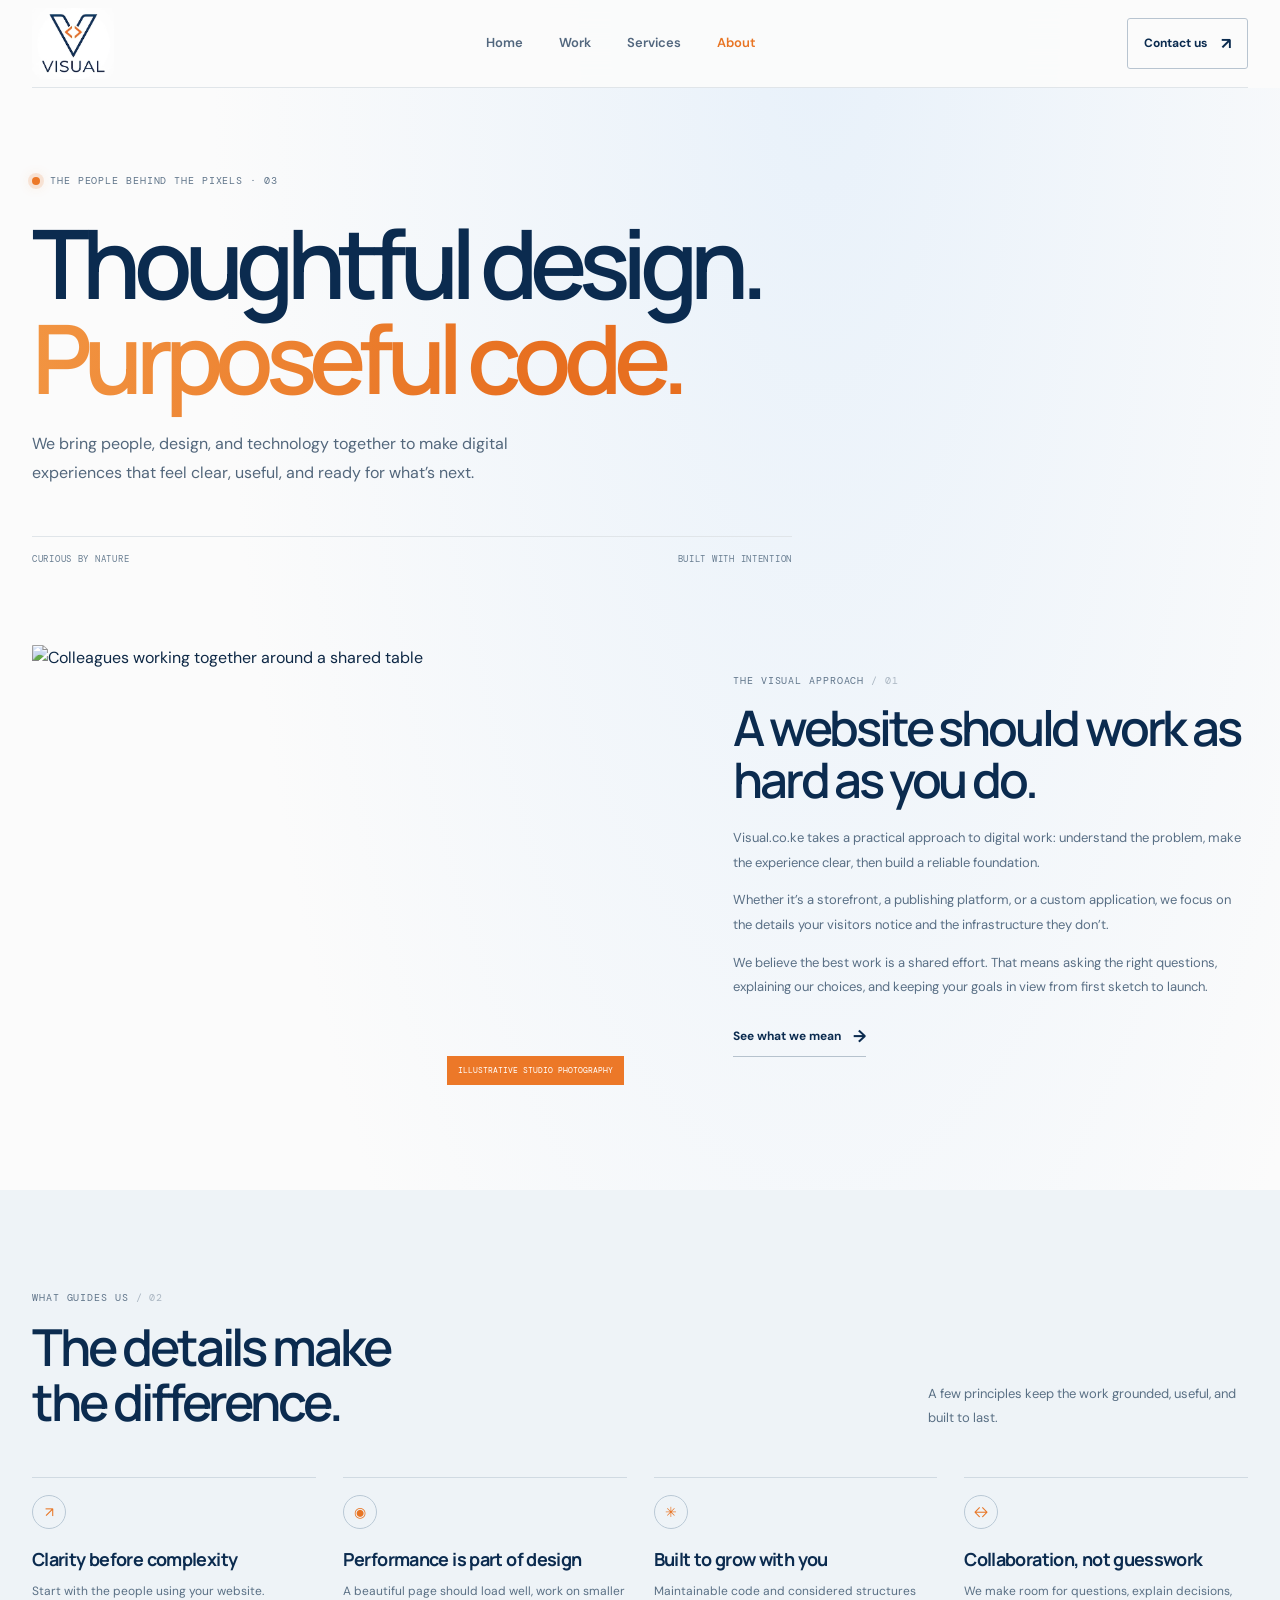
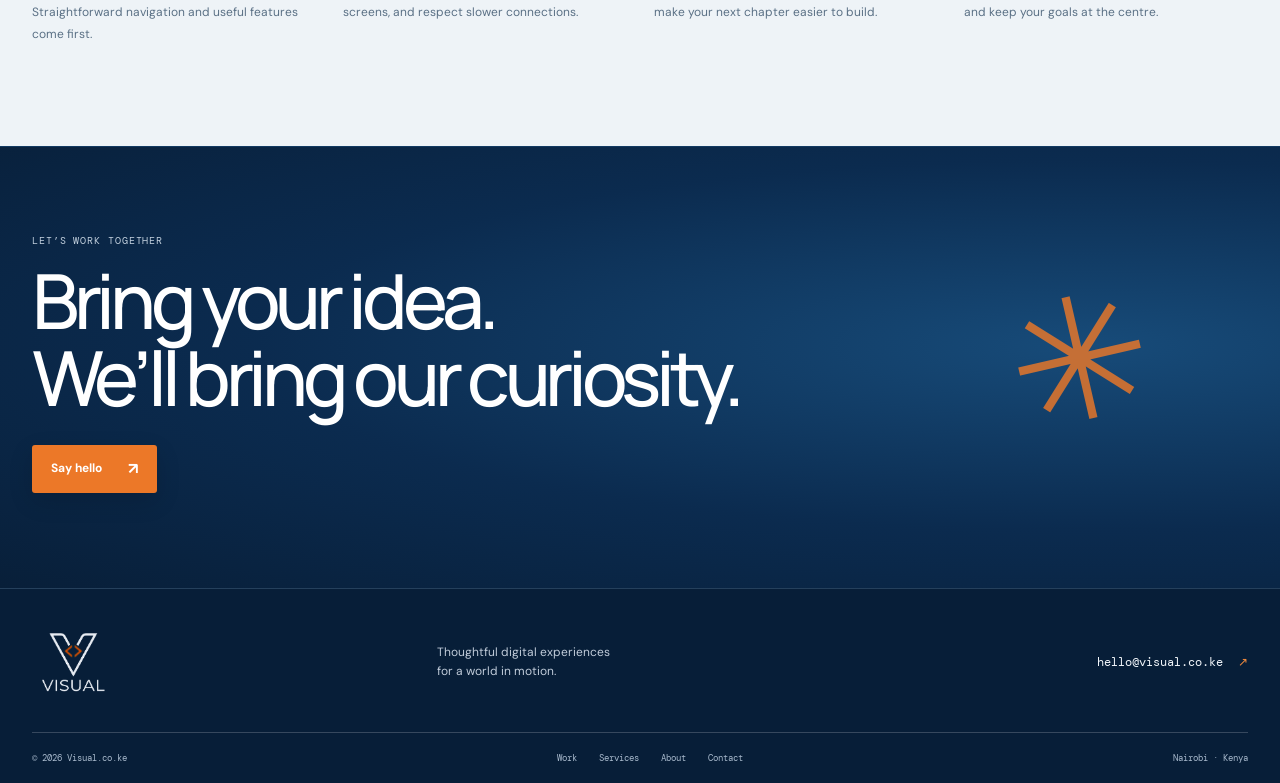
==== commit e5a7bf8b: "animation ad images" ====
--- a/about.html
+++ b/about.html
@@ -366,7 +366,25 @@
   .hero-header .main-nav a:hover,.hero-header .main-nav a[aria-current="page"]{color:#f39a53}
 }
 
-  </style></head>
+  
+/* Shared page entry and hover motion. */
+@keyframes page-enter{from{opacity:0;transform:translate3d(0,18px,0)}to{opacity:1;transform:translate3d(0,0,0)}}
+@keyframes art-enter{from{opacity:0}to{opacity:1}}
+.motion-enabled .hero-copy,.motion-enabled .page-hero,.motion-enabled .services-hero-copy,.motion-enabled .contact-hero-copy,.motion-enabled .work-hero-copy,.motion-enabled .thanks{animation:page-enter .72s cubic-bezier(.2,.7,.2,1) both}
+.motion-enabled .hero-art,.motion-enabled .services-hero-art,.motion-enabled .contact-hero-art,.motion-enabled .work-hero-art{animation:art-enter .9s ease .08s both}
+.motion-enabled .motion-item{opacity:0;transform:translate3d(0,22px,0) scale(.99);transition:opacity .65s cubic-bezier(.2,.7,.2,1),transform .65s cubic-bezier(.2,.7,.2,1);transition-delay:var(--motion-delay,0ms)}
+.motion-enabled .motion-item.is-visible{opacity:1;transform:translate3d(0,0,0) scale(1)}
+.button,.nav-cta,.feature-card,.portfolio-image,.portfolio-facts a,.teaser-list a,.text-link,.contact-whatsapp-button,.image-arrow{transition-timing-function:cubic-bezier(.2,.7,.2,1)}
+.button,.nav-cta,.portfolio-facts a,.contact-whatsapp-button{transition:transform .24s cubic-bezier(.2,.7,.2,1),box-shadow .24s,background-color .24s,color .24s}
+.button:hover,.nav-cta:hover,.portfolio-facts a:hover,.contact-whatsapp-button:hover{transform:translateY(-3px);box-shadow:0 9px 20px -12px #071c3270}
+.feature-card,.portfolio-image{will-change:transform}
+.feature-card:hover,.portfolio-image:hover{filter:drop-shadow(0 12px 14px #071c321c)}
+.feature-image img,.portfolio-image img,.about-image img{transition:transform .55s cubic-bezier(.2,.7,.2,1),filter .35s}
+.feature-card:hover .feature-image img,.portfolio-image:hover img,.about-image:hover img{transform:scale(1.025)}
+.teaser-list a{transition:padding .28s cubic-bezier(.2,.7,.2,1),color .22s}
+@media(prefers-reduced-motion:reduce){.motion-enabled .hero-copy,.motion-enabled .page-hero,.motion-enabled .services-hero-copy,.motion-enabled .contact-hero-copy,.motion-enabled .work-hero-copy,.motion-enabled .thanks,.motion-enabled .hero-art,.motion-enabled .services-hero-art,.motion-enabled .contact-hero-art,.motion-enabled .work-hero-art{animation:none}.motion-enabled .motion-item{opacity:1;transform:none;transition:none}.button,.nav-cta,.feature-card,.portfolio-image,.portfolio-facts a,.teaser-list a,.text-link,.contact-whatsapp-button,.image-arrow,.feature-image img,.portfolio-image img,.about-image img{transition:none!important;transform:none!important;scroll-behavior:auto!important}}
+
+</style></head>
 <body><a class="skip-link" href="#main">Skip to content</a><header class="site-header"><div class="wrap nav-wrap"><a class="brand" href="index.html"><img class="brand-image" src="assets/images/ee.png" alt="Visual"></a><button class="menu-toggle" type="button" aria-label="Open navigation" aria-expanded="false" aria-controls="main-nav"><span></span><span></span><span></span></button><nav class="main-nav" id="main-nav" aria-label="Main navigation"><a href="index.html">Home</a><a href="work.html">Work</a><a href="services.html">Services</a><a aria-current="page" href="about.html">About</a></nav><a class="nav-cta" href="contact.html">Contact us <span>↗</span></a></div></header>
 <main id="main"><header class="page-hero wrap"><p class="kicker"><span class="pulse"></span> The people behind the pixels · 03</p><h1>Thoughtful design.<br><span class="ink-accent">Purposeful code.</span></h1><p class="hero-lede">We bring people, design, and technology together to make digital experiences that feel clear, useful, and ready for what’s next.</p><div class="page-hero-foot"><span>Curious by nature</span><span>Built with intention</span></div></header>
 <section class="about-story wrap"><figure class="about-image"><img src="assets/images/team.jpg" alt="Colleagues working together around a shared table" loading="lazy"><figcaption>Illustrative studio photography</figcaption></figure><div class="story-copy"><p class="eyebrow">The Visual approach <span> / 01</span></p><h2>A website should work as hard as you do.</h2><p>Visual.co.ke takes a practical approach to digital work: understand the problem, make the experience clear, then build a reliable foundation.</p><p>Whether it’s a storefront, a publishing platform, or a custom application, we focus on the details your visitors notice and the infrastructure they don’t.</p><p>We believe the best work is a shared effort. That means asking the right questions, explaining our choices, and keeping your goals in view from first sketch to launch.</p><a class="text-link" href="work.html">See what we mean <span>→</span></a></div></section>
@@ -394,4 +412,27 @@
       menuButton.focus();
     }
   });
-  </script></body></html>
+  </script><script>
+(() => {
+  const revealSelector = 'main > section, .feature-card, .portfolio-item, .service-detail, .process-grid > *, .values-grid > *, .manifesto-grid > *, .contact-section > *, .about-story > *';
+  const candidates = [...document.querySelectorAll(revealSelector)].filter((el) => {
+    if (!el.matches('main > section')) return true;
+    return !el.querySelector('.feature-card,.portfolio-item,.service-detail,.process-grid > *, .values-grid > *, .manifesto-grid > *, .contact-section > *, .about-story > *');
+  });
+  if (window.matchMedia('(prefers-reduced-motion: reduce)').matches || !('IntersectionObserver' in window)) return;
+  candidates.forEach((el, index) => {
+    el.classList.add('motion-item');
+    el.style.setProperty('--motion-delay', `${Math.min(index % 5, 4) * 70}ms`);
+  });
+  document.body.classList.add('motion-enabled');
+  const observer = new IntersectionObserver((entries) => {
+    entries.forEach((entry) => {
+      if (entry.isIntersecting) {
+        entry.target.classList.add('is-visible');
+        observer.unobserve(entry.target);
+      }
+    });
+  }, { threshold: 0.12, rootMargin: '0px 0px -35px 0px' });
+  candidates.forEach((el) => observer.observe(el));
+})();
+</script></body></html>
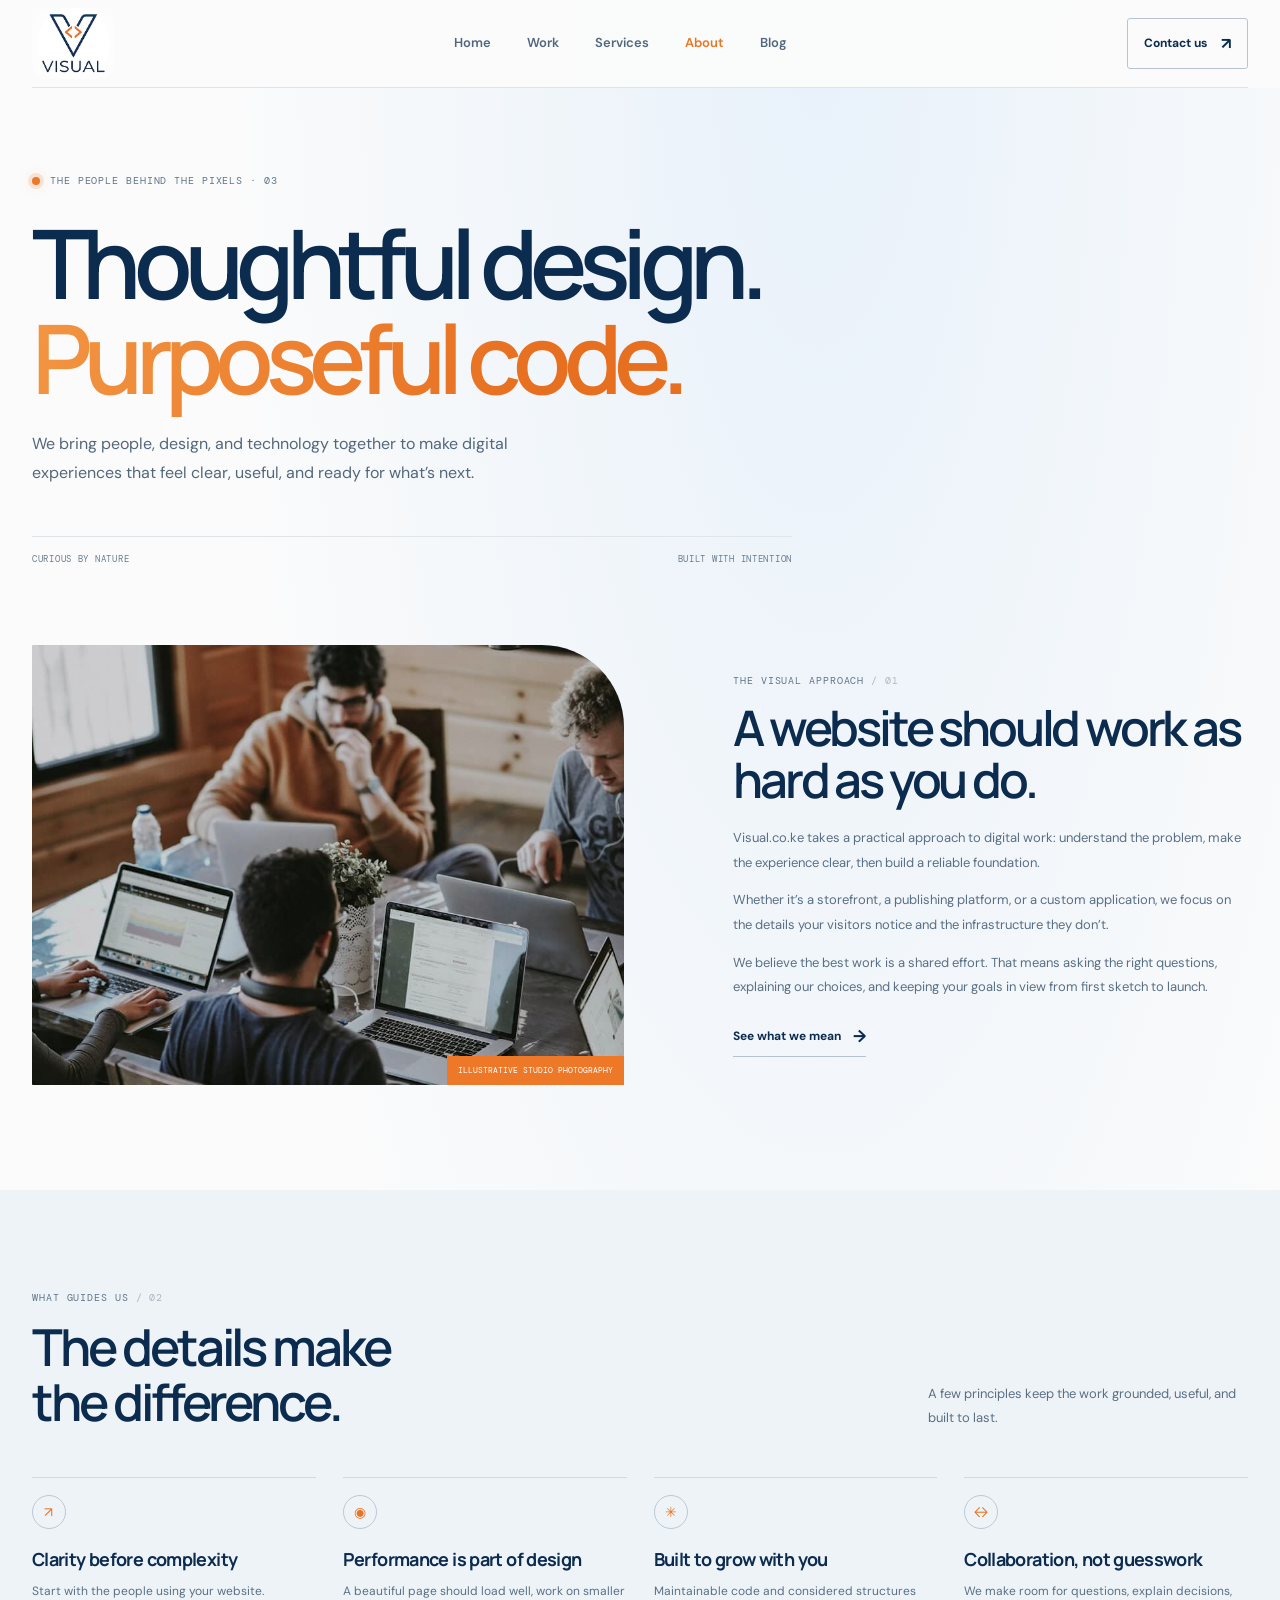
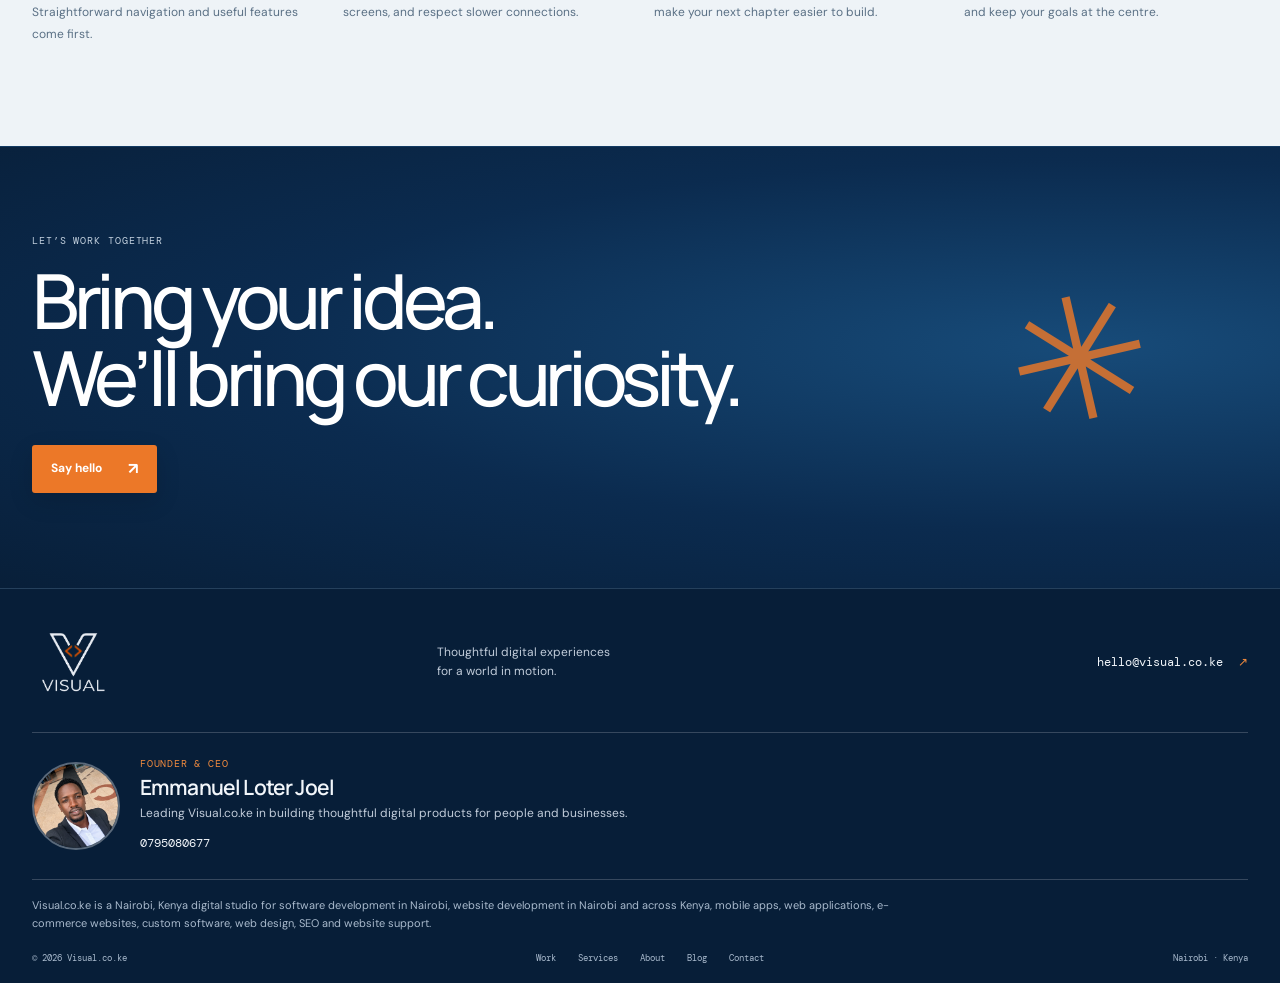
==== commit 8aad5d2c: "ceo and seo" ====
--- a/about.html
+++ b/about.html
@@ -384,13 +384,22 @@
 .teaser-list a{transition:padding .28s cubic-bezier(.2,.7,.2,1),color .22s}
 @media(prefers-reduced-motion:reduce){.motion-enabled .hero-copy,.motion-enabled .page-hero,.motion-enabled .services-hero-copy,.motion-enabled .contact-hero-copy,.motion-enabled .work-hero-copy,.motion-enabled .thanks,.motion-enabled .hero-art,.motion-enabled .services-hero-art,.motion-enabled .contact-hero-art,.motion-enabled .work-hero-art{animation:none}.motion-enabled .motion-item{opacity:1;transform:none;transition:none}.button,.nav-cta,.feature-card,.portfolio-image,.portfolio-facts a,.teaser-list a,.text-link,.contact-whatsapp-button,.image-arrow,.feature-image img,.portfolio-image img,.about-image img{transition:none!important;transform:none!important;scroll-behavior:auto!important}}
 
-</style></head>
-<body><a class="skip-link" href="#main">Skip to content</a><header class="site-header"><div class="wrap nav-wrap"><a class="brand" href="index.html"><img class="brand-image" src="assets/images/ee.png" alt="Visual"></a><button class="menu-toggle" type="button" aria-label="Open navigation" aria-expanded="false" aria-controls="main-nav"><span></span><span></span><span></span></button><nav class="main-nav" id="main-nav" aria-label="Main navigation"><a href="index.html">Home</a><a href="work.html">Work</a><a href="services.html">Services</a><a aria-current="page" href="about.html">About</a></nav><a class="nav-cta" href="contact.html">Contact us <span>↗</span></a></div></header>
+</style><link rel="icon" href="assets/favicon/favicon.ico" sizes="any">
+<link rel="icon" type="image/png" sizes="32x32" href="assets/favicon/favicon-32x32.png">
+<link rel="icon" type="image/png" sizes="16x16" href="assets/favicon/favicon-16x16.png">
+<link rel="apple-touch-icon" href="assets/favicon/apple-touch-icon.png">
+<link rel="manifest" href="assets/favicon/site.webmanifest">
+<style>
+.footer-founder{display:flex;align-items:center;gap:20px;padding:24px 0;border-bottom:1px solid #ffffff30}.footer-founder img{width:88px;height:88px;object-fit:cover;border-radius:50%;border:2px solid #ffffff55}.footer-founder .founder-label{margin:0 0 3px;color:#f08a3e;font:10px 'DM Mono',monospace;letter-spacing:.08em;text-transform:uppercase}.footer-founder h2{margin:0;color:#f2f6fa;font:600 21px 'Manrope',sans-serif;letter-spacing:-.04em}.footer-founder div>p:not(.founder-label){margin:3px 0 6px;color:#c1ccda;font-size:12px}.footer-founder a{color:#f2f6fa;font:12px 'DM Mono',monospace}.footer-founder a:hover{color:#f5a05b}.footer-seo{max-width:900px;margin:16px 0 0;color:#a9bacd;font-size:11px;line-height:1.7}.footer-bottom nav{flex-wrap:wrap}
+.blog-grid{display:grid;grid-template-columns:repeat(2,minmax(0,1fr));gap:22px;padding:10px 0 90px}.blog-card{padding:26px;background:#eef3f7;border:1px solid #dce4ea}.blog-card .eyebrow{margin-bottom:12px}.blog-card h2{margin:0 0 14px;color:#0b2b4f;font:600 clamp(23px,3vw,32px)/1.12 'Manrope',sans-serif;letter-spacing:-.05em}.blog-card p{color:#596f85;font-size:14px;line-height:1.8}.blog-card ul{padding-left:20px;color:#53697e;font-size:13px;line-height:1.8}.blog-card li+li{margin-top:6px}.blog-intro{max-width:650px;color:#53677c;font-size:15px;line-height:1.8}@media(max-width:650px){.footer-founder{align-items:flex-start}.footer-founder img{width:68px;height:68px}.footer-founder h2{font-size:18px}.footer-seo{font-size:10px}.blog-grid{grid-template-columns:1fr;gap:14px;padding-bottom:65px}.blog-card{padding:21px}}
+</style>
+</head>
+<body><a class="skip-link" href="#main">Skip to content</a><header class="site-header"><div class="wrap nav-wrap"><a class="brand" href="index.html"><img class="brand-image" src="assets/images/ee.png" alt="Visual"></a><button class="menu-toggle" type="button" aria-label="Open navigation" aria-expanded="false" aria-controls="main-nav"><span></span><span></span><span></span></button><nav class="main-nav" id="main-nav" aria-label="Main navigation"><a href="index.html">Home</a><a href="work.html">Work</a><a href="services.html">Services</a><a aria-current="page" href="about.html">About</a><a href="blog.html">Blog</a></nav><a class="nav-cta" href="contact.html">Contact us <span>↗</span></a></div></header>
 <main id="main"><header class="page-hero wrap"><p class="kicker"><span class="pulse"></span> The people behind the pixels · 03</p><h1>Thoughtful design.<br><span class="ink-accent">Purposeful code.</span></h1><p class="hero-lede">We bring people, design, and technology together to make digital experiences that feel clear, useful, and ready for what’s next.</p><div class="page-hero-foot"><span>Curious by nature</span><span>Built with intention</span></div></header>
 <section class="about-story wrap"><figure class="about-image"><img src="assets/images/team.jpg" alt="Colleagues working together around a shared table" loading="lazy"><figcaption>Illustrative studio photography</figcaption></figure><div class="story-copy"><p class="eyebrow">The Visual approach <span> / 01</span></p><h2>A website should work as hard as you do.</h2><p>Visual.co.ke takes a practical approach to digital work: understand the problem, make the experience clear, then build a reliable foundation.</p><p>Whether it’s a storefront, a publishing platform, or a custom application, we focus on the details your visitors notice and the infrastructure they don’t.</p><p>We believe the best work is a shared effort. That means asking the right questions, explaining our choices, and keeping your goals in view from first sketch to launch.</p><a class="text-link" href="work.html">See what we mean <span>→</span></a></div></section>
 <section class="values-section"><div class="wrap"><div class="section-top"><div><p class="eyebrow">What guides us <span> / 02</span></p><h2>The details make<br>the difference.</h2></div><p class="process-blurb">A few principles keep the work grounded, useful, and built to last.</p></div><div class="values-grid"><article><span class="value-icon">↗</span><h3>Clarity before complexity</h3><p>Start with the people using your website. Straightforward navigation and useful features come first.</p></article><article><span class="value-icon">◉</span><h3>Performance is part of design</h3><p>A beautiful page should load well, work on smaller screens, and respect slower connections.</p></article><article><span class="value-icon">✳</span><h3>Built to grow with you</h3><p>Maintainable code and considered structures make your next chapter easier to build.</p></article><article><span class="value-icon">↔</span><h3>Collaboration, not guesswork</h3><p>We make room for questions, explain decisions, and keep your goals at the centre.</p></article></div></div></section>
 <section class="cta-block"><div class="wrap cta-inner"><p class="eyebrow">Let’s work together</p><h2>Bring your idea.<br>We’ll bring our curiosity.</h2><a class="button button-lime" href="contact.html">Say hello <span>↗</span></a><span class="cta-doodle">✳</span></div></section></main>
-<footer class="site-footer"><div class="wrap"><div class="footer-top"><a class="brand brand-light" href="index.html"><img class="brand-image" src="assets/images/ee-reversed.png" alt="Visual"></a><p>Thoughtful digital experiences<br>for a world in motion.</p><a class="footer-contact" href="mailto:hello@visual.co.ke">hello@visual.co.ke <span>↗</span></a></div><div class="footer-bottom"><span>© 2026 Visual.co.ke</span><nav aria-label="Footer navigation"><a href="work.html">Work</a><a href="services.html">Services</a><a href="about.html">About</a><a href="contact.html">Contact</a></nav><span>Nairobi · Kenya</span></div></div></footer><script>
+<footer class="site-footer"><div class="wrap"><div class="footer-top"><a class="brand brand-light" href="index.html"><img class="brand-image" src="assets/images/ee-reversed.png" alt="Visual"></a><p>Thoughtful digital experiences<br>for a world in motion.</p><a class="footer-contact" href="mailto:hello@visual.co.ke">hello@visual.co.ke <span>↗</span></a></div><section class="footer-founder" aria-labelledby="founder-name"><img src="assets/images/potrait.jpeg" alt="Emmanuel Loter Joel, Founder and CEO of Visual.co.ke" loading="lazy"><div><p class="founder-label">Founder &amp; CEO</p><h2 id="founder-name">Emmanuel Loter Joel</h2><p>Leading Visual.co.ke in building thoughtful digital products for people and businesses.</p><a href="tel:+254795080677">0795080677</a></div></section><p class="footer-seo">Visual.co.ke is a Nairobi, Kenya digital studio for software development in Nairobi, website development in Nairobi and across Kenya, mobile apps, web applications, e-commerce websites, custom software, web design, SEO and website support.</p><div class="footer-bottom"><span>© 2026 Visual.co.ke</span><nav aria-label="Footer navigation"><a href="work.html">Work</a><a href="services.html">Services</a><a href="about.html">About</a><a href="blog.html">Blog</a><a href="contact.html">Contact</a></nav><span>Nairobi · Kenya</span></div></div></footer><script>
   const menuButton = document.querySelector('.menu-toggle');
   const menuWrap = document.querySelector('.nav-wrap');
   menuButton?.addEventListener('click', () => {
